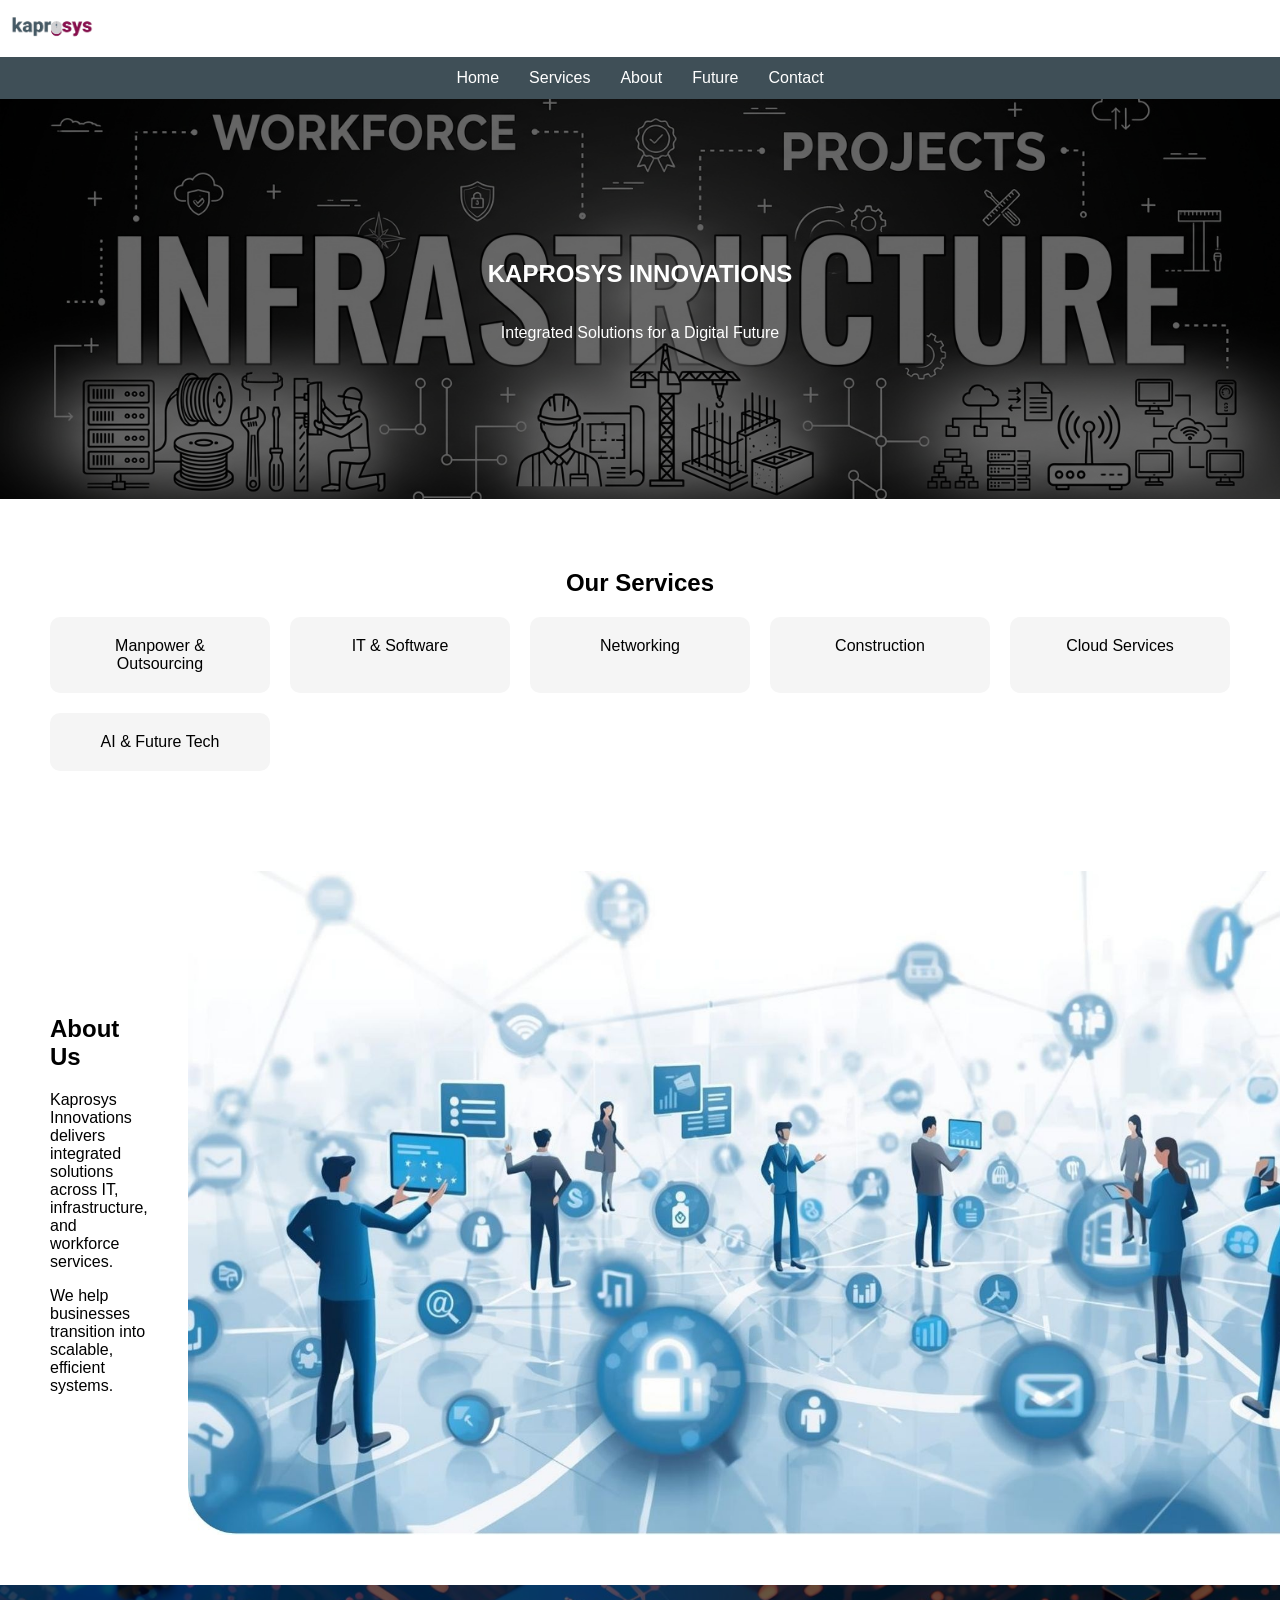
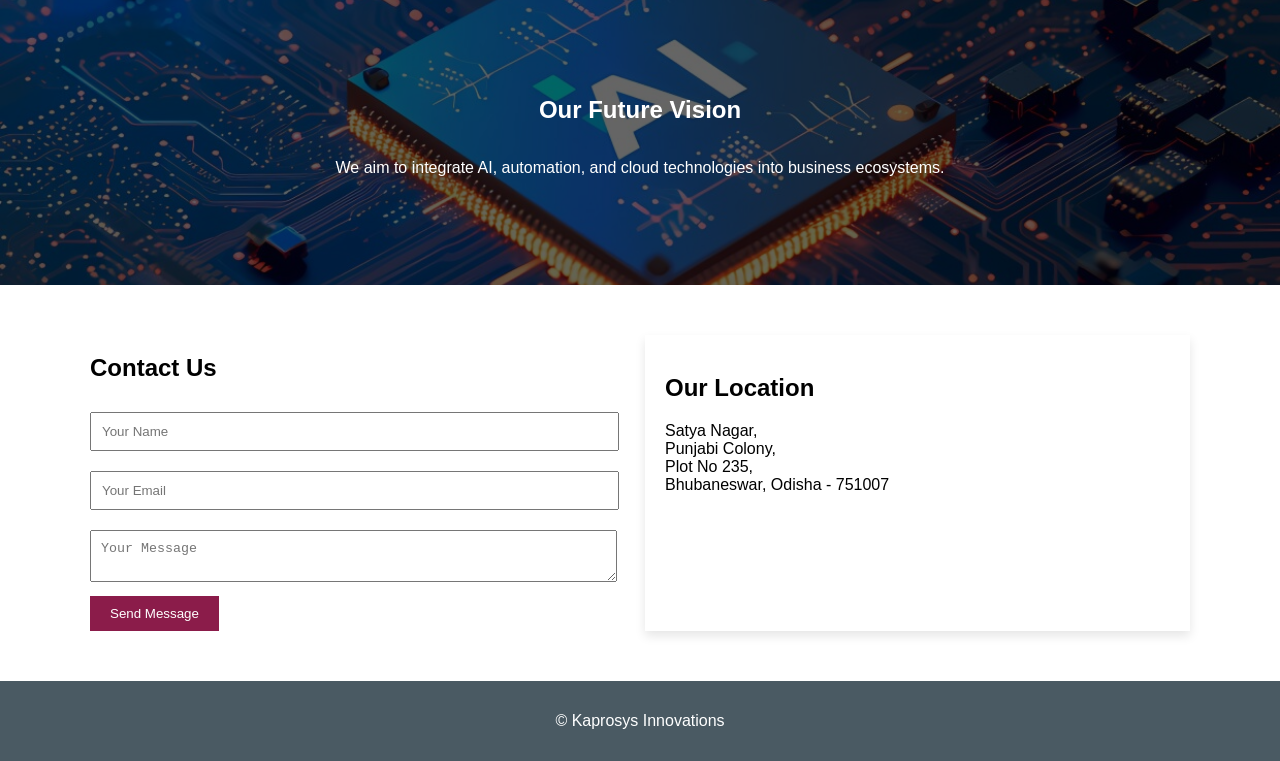
==== index.html @ 404749ad "Update index.html" ====
<!DOCTYPE html>
<html lang="en">
<head>
<meta charset="UTF-8">
<meta name="viewport" content="width=device-width, initial-scale=1.0">
<title>Kaprosys Innovations</title>
<link rel="stylesheet" href="style.css">
</head>

<body>

<div class="top-bar">
    <div class="logo-box">
        <img src="assets/images/logo.png" class="logo">
    </div>
    <h2>KAPROSYS INNOVATIONS</h2>
</div>

    <nav class="navbar">
        <a href="#">Home</a>
        <a href="#services">Services</a>
        <a href="#about">About</a>
        <a href="#future">Future</a>
        <a href="#contact">Contact</a>
    </nav>
</header>

<!-- HERO -->
<section class="hero">
    <div class="overlay">
        <h1>KAPROSYS INNOVATIONS</h1>
        <p>Integrated Solutions for a Digital Future</p>
    </div>
</section>

<!-- SERVICES -->
<section id="services" class="services">
    <h2>Our Services</h2>
    <div class="service-grid">
        <div class="service-box">Manpower & Outsourcing</div>
        <div class="service-box">IT & Software</div>
        <div class="service-box">Networking</div>
        <div class="service-box">Construction</div>
        <div class="service-box">Cloud Services</div>
        <div class="service-box">AI & Future Tech</div>
    </div>
</section>

<!-- ABOUT -->
<section id="about" class="about">
    <div class="about-text">
        <h2>About Us</h2>
        <p>Kaprosys Innovations delivers integrated solutions across IT, infrastructure, and workforce services.</p>
        <p>We help businesses transition into scalable, efficient systems.</p>
    </div>
    <img src="assets/images/about.jpg">
</section>

<!-- FUTURE -->
<section id="future" class="future">
    <div class="overlay">
        <h2>Our Future Vision</h2>
        <p>We aim to integrate AI, automation, and cloud technologies into business ecosystems.</p>
    </div>
</section>

<!-- CONTACT -->
<section id="contact" class="contact">
    <div class="contact-container">

        <div class="contact-form">
    <h2>Contact Us</h2>

    <form action="https://formsubmit.co/prpratik24@gmail.com" method="POST">

        <input type="text" name="name" placeholder="Your Name" required>

        <input type="email" name="email" placeholder="Your Email" required>

        <textarea name="message" placeholder="Your Message" required></textarea>

        <button type="submit">Send Message</button>

        <!-- Optional -->
        <input type="hidden" name="_subject" value="New Message from Kaprosys Website">
        <input type="hidden" name="_captcha" value="false">

    </form>
</div>

        <div class="contact-info">
            <h2>Our Location</h2>
            <p>Satya Nagar,<br>
            Punjabi Colony,<br>
            Plot No 235,<br>
            Bhubaneswar, Odisha - 751007</p>
        </div>

    </div>
</section>

<footer>
    <p>© Kaprosys Innovations</p>
</footer>

</body>
</html>
---- style.css ----
body {
    margin: 0;
    font-family: Arial;
}

/* HEADER FIX */
.main-header {
    background: #4A5A63;
    padding: 10px 30px;
}

/* LOGO + TEXT ALIGN */
.top-bar {
    display: flex;
    align-items: center;
    gap: 15px;
}

/* LOGO FIX */
.logo {
    height: 55px;
    width: auto;
    display: block;
    background: transparent;   /* IMPORTANT */
}

.logo-box {
    background: white;
    padding: 6px 10px;
    border-radius: 6px;
    display: inline-flex;
    align-items: center;
}

.logo {
    height: 45px;
    width: auto;
}

/* COMPANY NAME */
.top-bar h2 {
    margin: 0;
    color: white;
    font-size: 22px;
    font-weight: bold;
}

/* NAV */
.navbar {
    display: flex;
    justify-content: center;
    gap: 30px;
    background: #3f4f57;
    padding: 12px;
}

.navbar a {
    color: white;
    text-decoration: none;
}

/* HERO */
.hero {
    height: 400px;
    background: url('assets/images/bg1.jpg') center/cover;
    position: relative;
}

.hero .overlay {
    background: rgba(0,0,0,0.6);
    height: 100%;
    display: flex;
    flex-direction: column;
    justify-content: center;
    align-items: center;
    color: white;
}

/* SERVICES */
.services {
    padding: 50px;
    text-align: center;
}

.service-grid {
    display: grid;
    grid-template-columns: repeat(auto-fit, minmax(220px, 1fr));
    gap: 20px;
}

.service-box {
    background: #f5f5f5;
    padding: 20px;
    border-radius: 10px;
}

/* ABOUT */
.about {
    display: flex;
    align-items: center;
    gap: 40px;
    padding: 50px;
}

.about-text {
    flex: 1;
}

.about img {
    flex: 1;
    width: 100%;
    border-radius: 10px;
}

/* FUTURE */
.future {
    height: 300px;
    background: url('assets/images/future.jpg') center/cover;
    position: relative;
}

.future .overlay {
    background: rgba(0,0,0,0.6);
    height: 100%;
    display: flex;
    flex-direction: column;
    justify-content: center;
    align-items: center;
    color: white;
    text-align: center;
}

/* CONTACT */
.contact {
    padding: 50px;
}

.contact-container {
    display: flex;
    gap: 50px;
    max-width: 1100px;
    margin: auto;
}

.contact-form, .contact-info {
    flex: 1;
}

.contact-info {
    background: white;
    padding: 20px;
    box-shadow: 0 5px 10px rgba(0,0,0,0.1);
}

input, textarea {
    width: 100%;
    padding: 10px;
    margin: 10px 0;
}

button {
    padding: 10px 20px;
    background: #8b1c4a;
    color: white;
    border: none;
}

/* FOOTER */
footer {
    text-align: center;
    padding: 15px;
    background: #4A5A63;
    color: white;
}

/* MOBILE */
@media(max-width: 768px) {
    .about {
        flex-direction: column;
    }

    .contact-container {
        flex-direction: column;
    }
}
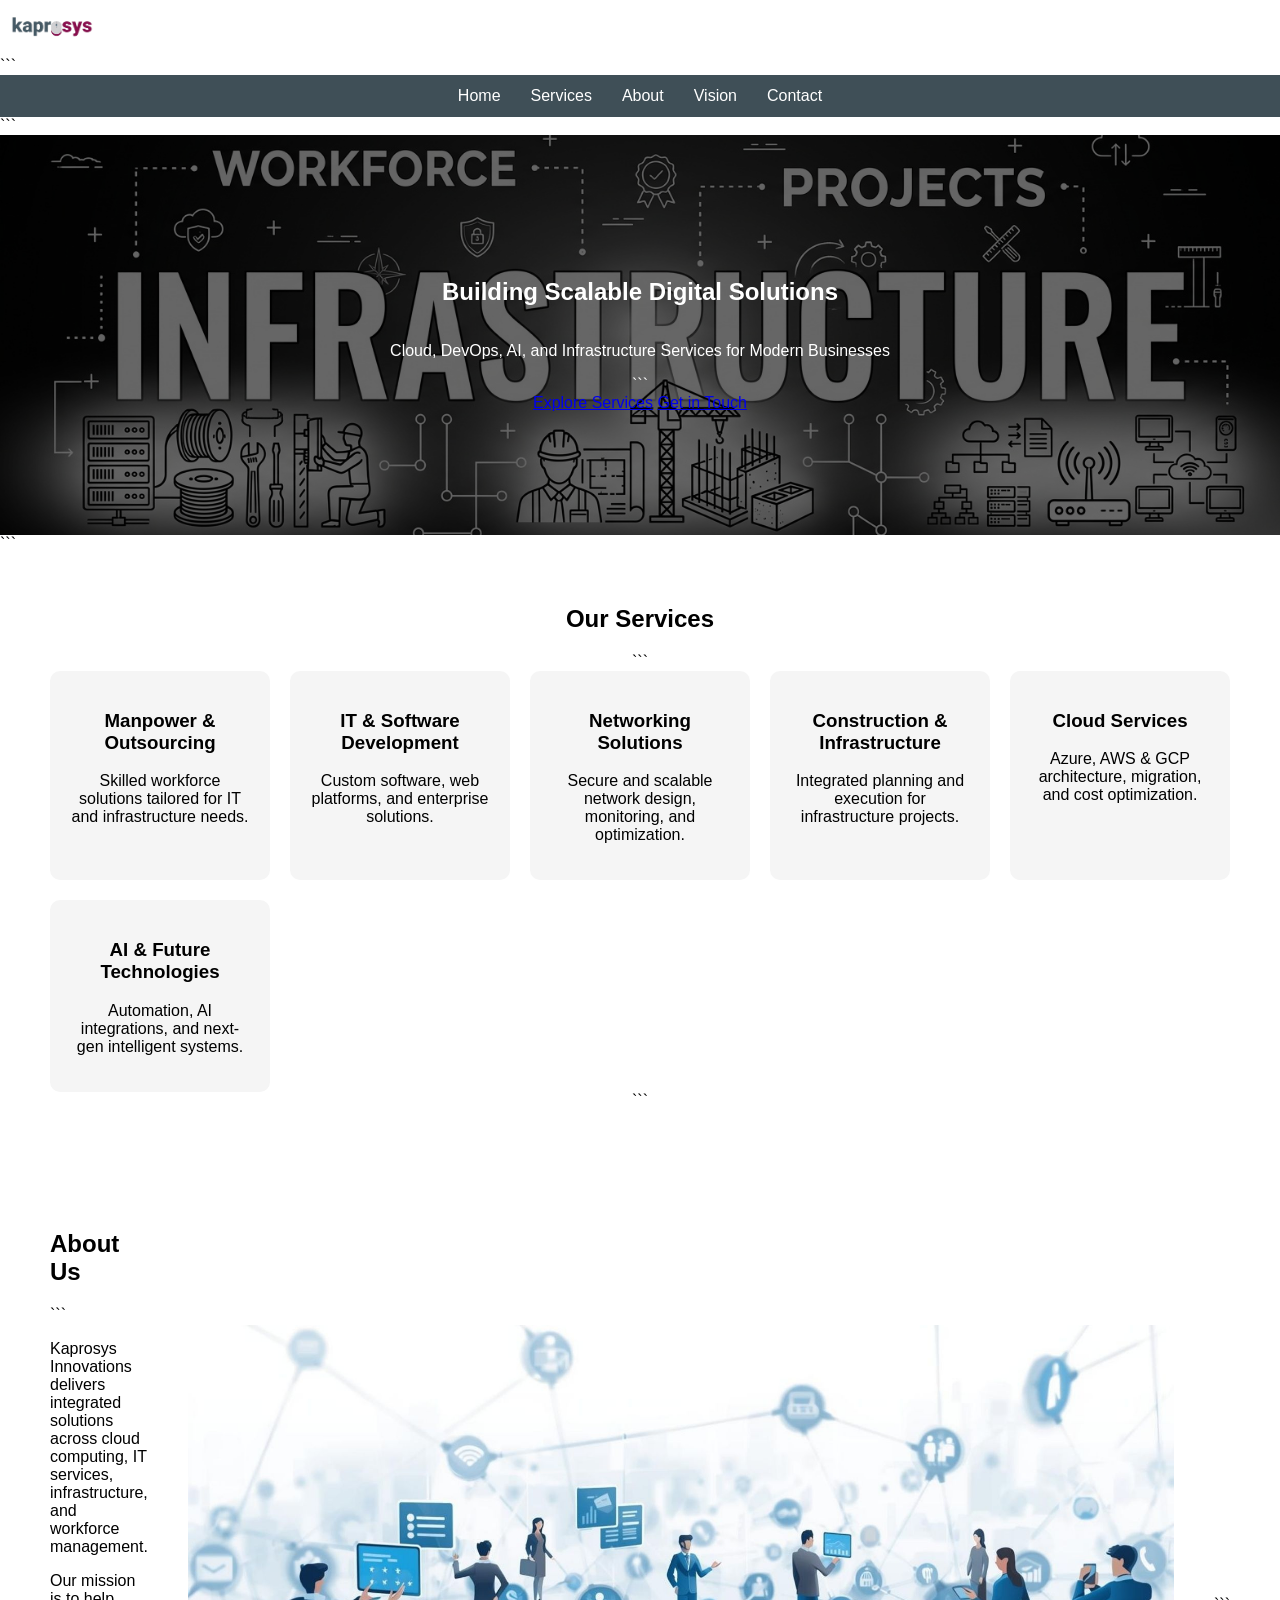
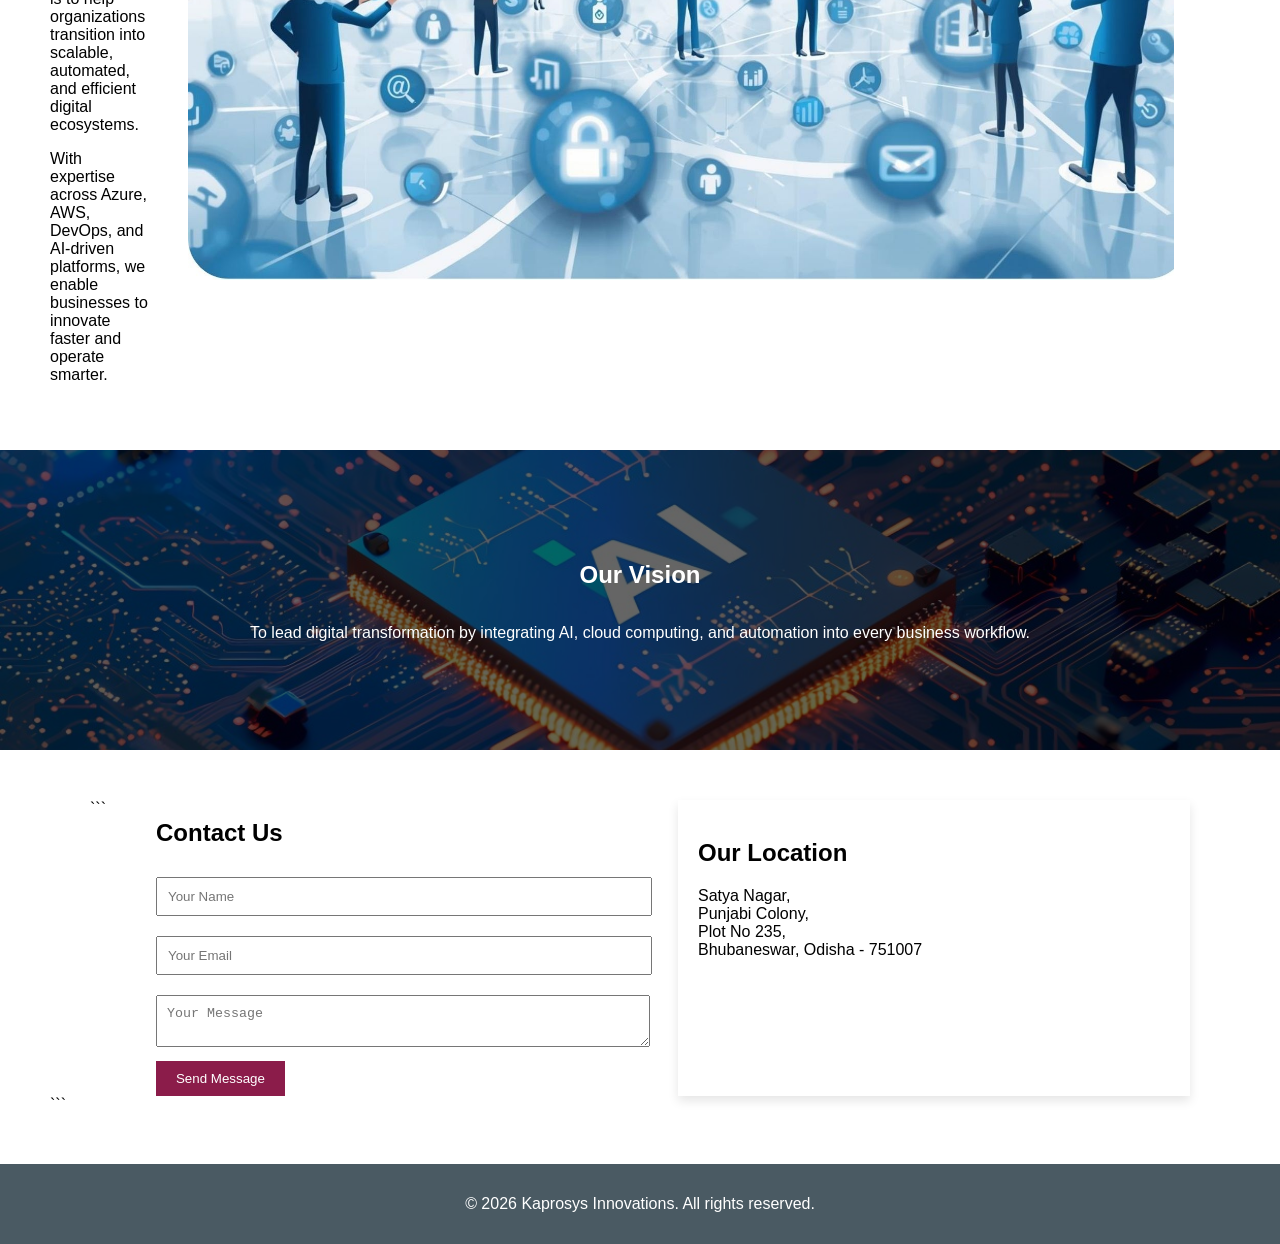
==== commit 6e61366a: "Update index.html" ====
--- a/index.html
+++ b/index.html
@@ -1,106 +1,190 @@
 <!DOCTYPE html>
+
 <html lang="en">
 <head>
 <meta charset="UTF-8">
 <meta name="viewport" content="width=device-width, initial-scale=1.0">
-<title>Kaprosys Innovations</title>
+<title>Kaprosys Innovations | Cloud, IT & AI Solutions</title>
+
 <link rel="stylesheet" href="style.css">
+
+<!-- Google Font -->
+
+<link href="https://fonts.googleapis.com/css2?family=Inter:wght@300;400;600;700&display=swap" rel="stylesheet">
 </head>
 
 <body>
 
-<div class="top-bar">
-    <div class="logo-box">
-        <img src="assets/images/logo.png" class="logo">
+<!-- HEADER -->
+
+<header>
+    <div class="top-bar">
+        <div class="logo-box">
+            <img src="assets/images/logo.png" class="logo" alt="Kaprosys Logo">
+        </div>
+        <h2>KAPROSYS INNOVATIONS</h2>
     </div>
-    <h2>KAPROSYS INNOVATIONS</h2>
-</div>
 
-    <nav class="navbar">
-        <a href="#">Home</a>
-        <a href="#services">Services</a>
-        <a href="#about">About</a>
-        <a href="#future">Future</a>
-        <a href="#contact">Contact</a>
-    </nav>
+```
+<nav class="navbar">
+    <a href="#">Home</a>
+    <a href="#services">Services</a>
+    <a href="#about">About</a>
+    <a href="#future">Vision</a>
+    <a href="#contact">Contact</a>
+</nav>
+```
+
 </header>
 
 <!-- HERO -->
+
 <section class="hero">
     <div class="overlay">
-        <h1>KAPROSYS INNOVATIONS</h1>
-        <p>Integrated Solutions for a Digital Future</p>
+        <h1>Building Scalable Digital Solutions</h1>
+        <p>Cloud, DevOps, AI, and Infrastructure Services for Modern Businesses</p>
+
+```
+    <div class="hero-buttons">
+        <a href="#services" class="btn primary">Explore Services</a>
+        <a href="#contact" class="btn secondary">Get in Touch</a>
     </div>
+</div>
+```
+
 </section>
 
 <!-- SERVICES -->
+
 <section id="services" class="services">
     <h2>Our Services</h2>
-    <div class="service-grid">
-        <div class="service-box">Manpower & Outsourcing</div>
-        <div class="service-box">IT & Software</div>
-        <div class="service-box">Networking</div>
-        <div class="service-box">Construction</div>
-        <div class="service-box">Cloud Services</div>
-        <div class="service-box">AI & Future Tech</div>
+
+```
+<div class="service-grid">
+
+    <div class="service-box">
+        <h3>Manpower & Outsourcing</h3>
+        <p>Skilled workforce solutions tailored for IT and infrastructure needs.</p>
     </div>
+
+    <div class="service-box">
+        <h3>IT & Software Development</h3>
+        <p>Custom software, web platforms, and enterprise solutions.</p>
+    </div>
+
+    <div class="service-box">
+        <h3>Networking Solutions</h3>
+        <p>Secure and scalable network design, monitoring, and optimization.</p>
+    </div>
+
+    <div class="service-box">
+        <h3>Construction & Infrastructure</h3>
+        <p>Integrated planning and execution for infrastructure projects.</p>
+    </div>
+
+    <div class="service-box">
+        <h3>Cloud Services</h3>
+        <p>Azure, AWS & GCP architecture, migration, and cost optimization.</p>
+    </div>
+
+    <div class="service-box">
+        <h3>AI & Future Technologies</h3>
+        <p>Automation, AI integrations, and next-gen intelligent systems.</p>
+    </div>
+
+</div>
+```
+
 </section>
 
 <!-- ABOUT -->
+
 <section id="about" class="about">
     <div class="about-text">
         <h2>About Us</h2>
-        <p>Kaprosys Innovations delivers integrated solutions across IT, infrastructure, and workforce services.</p>
-        <p>We help businesses transition into scalable, efficient systems.</p>
-    </div>
-    <img src="assets/images/about.jpg">
+
+```
+    <p>
+        Kaprosys Innovations delivers integrated solutions across cloud computing,
+        IT services, infrastructure, and workforce management.
+    </p>
+
+    <p>
+        Our mission is to help organizations transition into scalable,
+        automated, and efficient digital ecosystems.
+    </p>
+
+    <p>
+        With expertise across Azure, AWS, DevOps, and AI-driven platforms,
+        we enable businesses to innovate faster and operate smarter.
+    </p>
+</div>
+
+<div class="about-image">
+    <img src="assets/images/about.jpg" alt="About Kaprosys">
+</div>
+```
+
 </section>
 
 <!-- FUTURE -->
+
 <section id="future" class="future">
     <div class="overlay">
-        <h2>Our Future Vision</h2>
-        <p>We aim to integrate AI, automation, and cloud technologies into business ecosystems.</p>
+        <h2>Our Vision</h2>
+        <p>
+            To lead digital transformation by integrating AI, cloud computing,
+            and automation into every business workflow.
+        </p>
     </div>
 </section>
 
 <!-- CONTACT -->
+
 <section id="contact" class="contact">
     <div class="contact-container">
 
-        <div class="contact-form">
-    <h2>Contact Us</h2>
+```
+    <!-- FORM -->
+    <div class="contact-form">
+        <h2>Contact Us</h2>
 
-    <form action="https://formsubmit.co/prpratik24@gmail.com" method="POST">
+        <form action="https://formsubmit.co/prpratik24@gmail.com" method="POST">
 
-        <input type="text" name="name" placeholder="Your Name" required>
+            <input type="text" name="name" placeholder="Your Name" required>
 
-        <input type="email" name="email" placeholder="Your Email" required>
+            <input type="email" name="email" placeholder="Your Email" required>
 
-        <textarea name="message" placeholder="Your Message" required></textarea>
+            <textarea name="message" placeholder="Your Message" required></textarea>
 
-        <button type="submit">Send Message</button>
+            <button type="submit">Send Message</button>
 
-        <!-- Optional -->
-        <input type="hidden" name="_subject" value="New Message from Kaprosys Website">
-        <input type="hidden" name="_captcha" value="false">
+            <input type="hidden" name="_subject" value="New Message from Kaprosys Website">
+            <input type="hidden" name="_captcha" value="false">
 
-    </form>
-</div>
+        </form>
+    </div>
 
-        <div class="contact-info">
-            <h2>Our Location</h2>
-            <p>Satya Nagar,<br>
+    <!-- INFO -->
+    <div class="contact-info">
+        <h2>Our Location</h2>
+        <p>
+            Satya Nagar,<br>
             Punjabi Colony,<br>
             Plot No 235,<br>
-            Bhubaneswar, Odisha - 751007</p>
-        </div>
+            Bhubaneswar, Odisha - 751007
+        </p>
+    </div>
 
-    </div>
+</div>
+```
+
 </section>
 
+<!-- FOOTER -->
+
 <footer>
-    <p>© Kaprosys Innovations</p>
+    <p>© 2026 Kaprosys Innovations. All rights reserved.</p>
 </footer>
 
 </body>
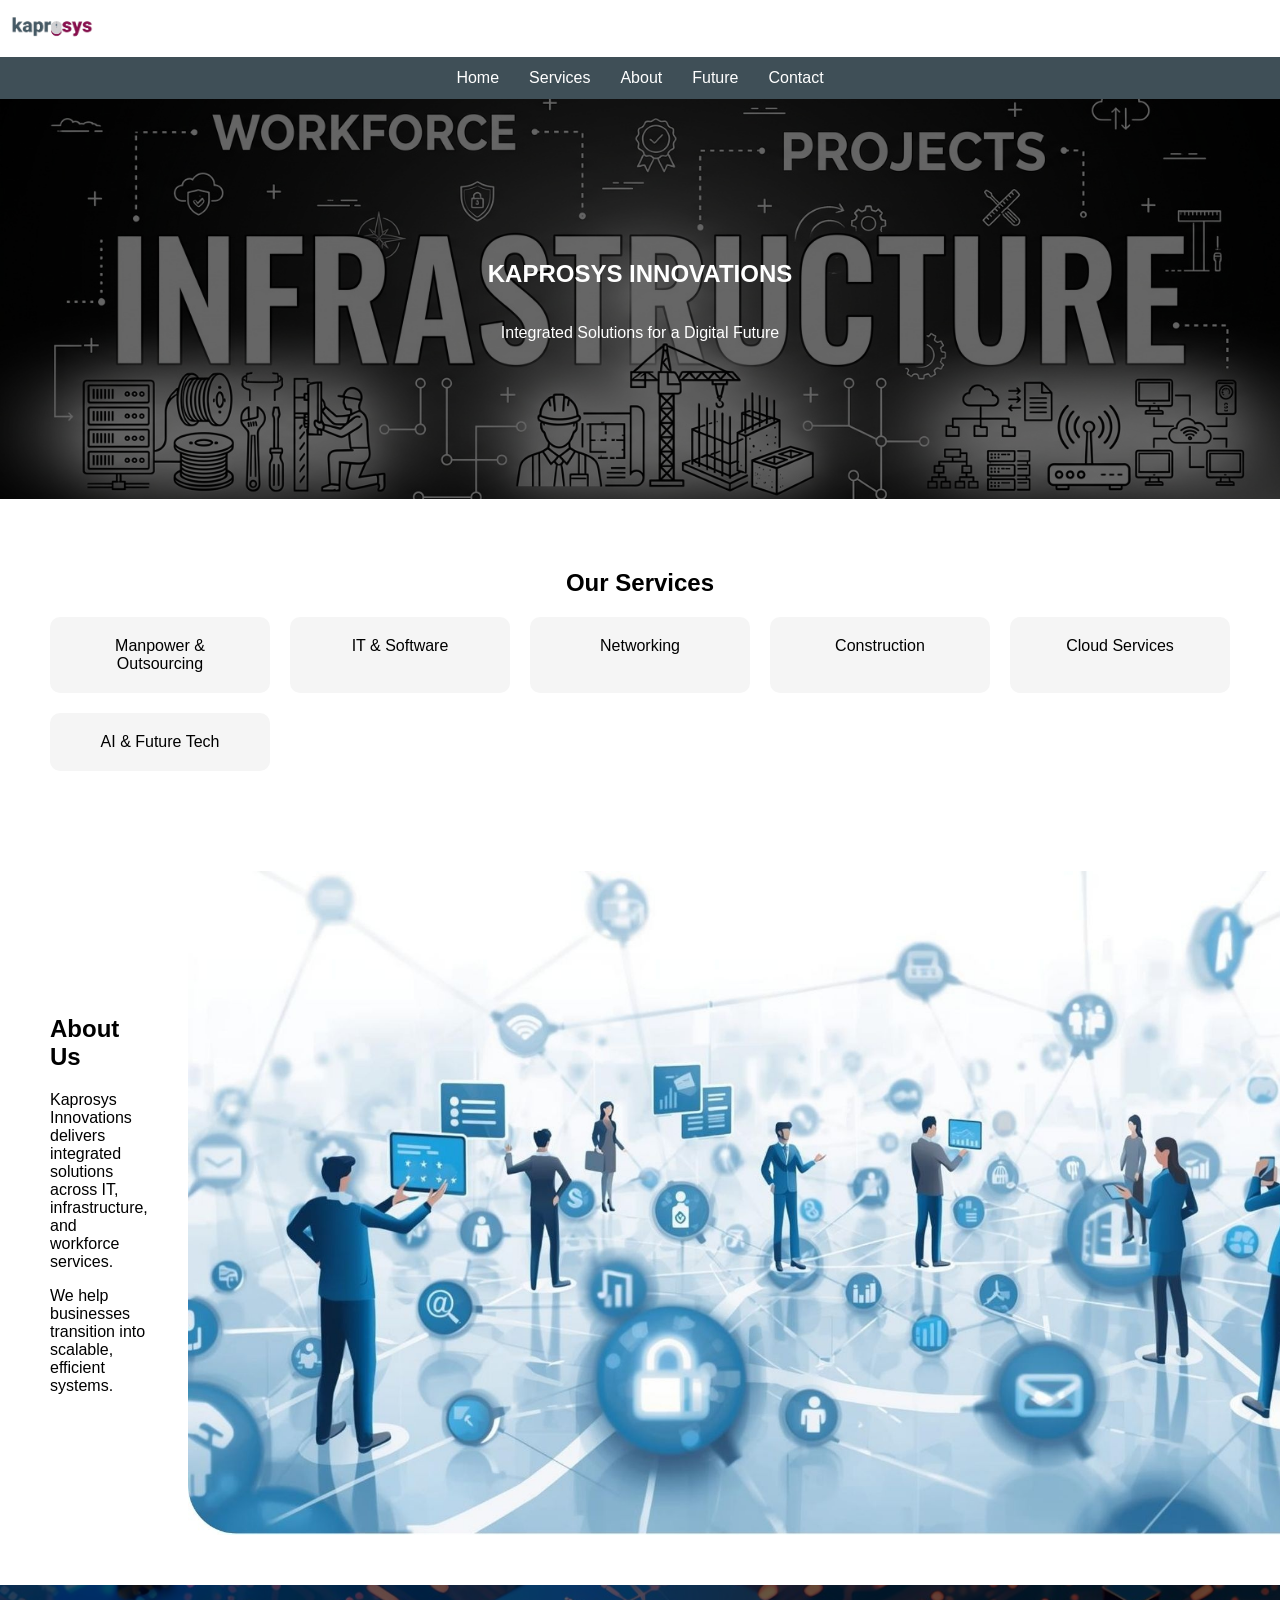
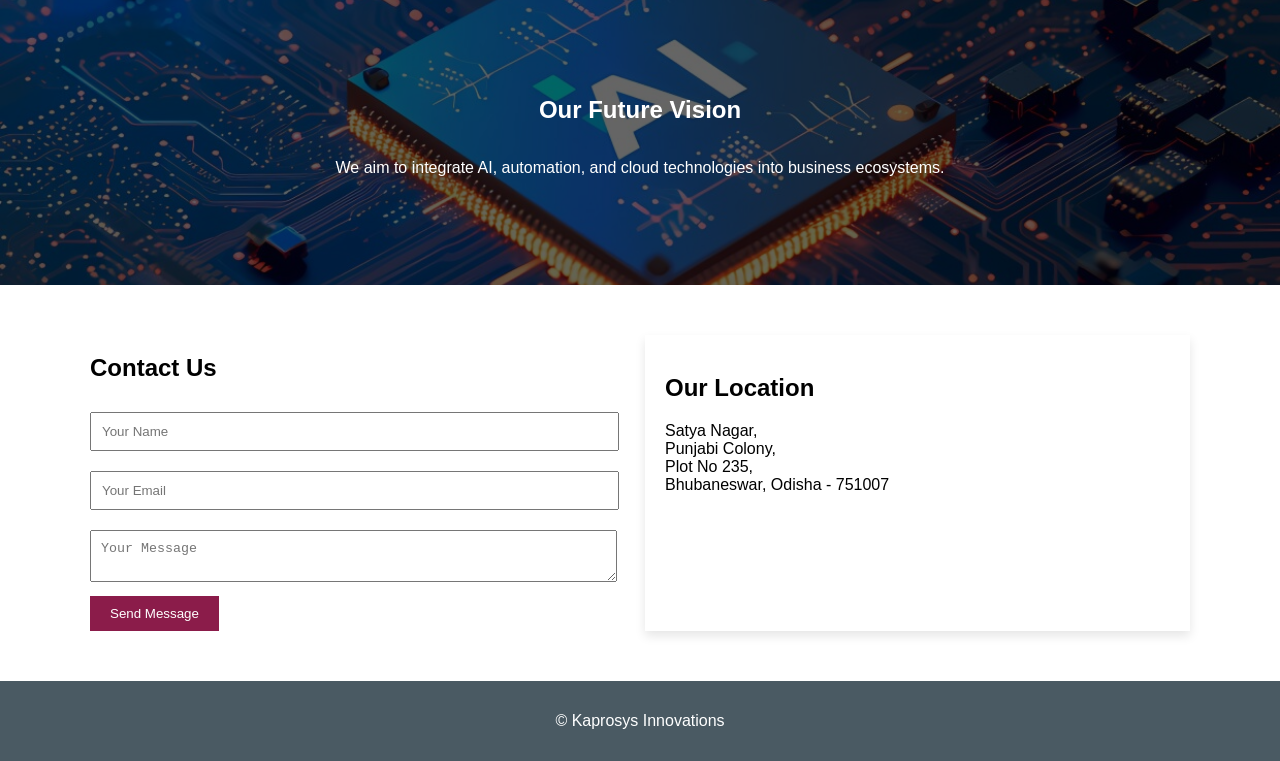
==== commit cff2d962: "Update index.html" ====
--- a/index.html
+++ b/index.html
@@ -1,190 +1,106 @@
 <!DOCTYPE html>
-
 <html lang="en">
 <head>
 <meta charset="UTF-8">
 <meta name="viewport" content="width=device-width, initial-scale=1.0">
-<title>Kaprosys Innovations | Cloud, IT & AI Solutions</title>
-
+<title>Kaprosys Innovations</title>
 <link rel="stylesheet" href="style.css">
-
-<!-- Google Font -->
-
-<link href="https://fonts.googleapis.com/css2?family=Inter:wght@300;400;600;700&display=swap" rel="stylesheet">
 </head>
 
 <body>
 
-<!-- HEADER -->
+<div class="top-bar">
+    <div class="logo-box">
+        <img src="assets/images/logo.png" class="logo">
+    </div>
+    <h2>KAPROSYS INNOVATIONS</h2>
+</div>
 
-<header>
-    <div class="top-bar">
-        <div class="logo-box">
-            <img src="assets/images/logo.png" class="logo" alt="Kaprosys Logo">
-        </div>
-        <h2>KAPROSYS INNOVATIONS</h2>
-    </div>
-
-```
-<nav class="navbar">
-    <a href="#">Home</a>
-    <a href="#services">Services</a>
-    <a href="#about">About</a>
-    <a href="#future">Vision</a>
-    <a href="#contact">Contact</a>
-</nav>
-```
-
+    <nav class="navbar">
+        <a href="#">Home</a>
+        <a href="#services">Services</a>
+        <a href="#about">About</a>
+        <a href="#future">Future</a>
+        <a href="#contact">Contact</a>
+    </nav>
 </header>
 
 <!-- HERO -->
-
 <section class="hero">
     <div class="overlay">
-        <h1>Building Scalable Digital Solutions</h1>
-        <p>Cloud, DevOps, AI, and Infrastructure Services for Modern Businesses</p>
-
-```
-    <div class="hero-buttons">
-        <a href="#services" class="btn primary">Explore Services</a>
-        <a href="#contact" class="btn secondary">Get in Touch</a>
+        <h1>KAPROSYS INNOVATIONS</h1>
+        <p>Integrated Solutions for a Digital Future</p>
     </div>
-</div>
-```
-
 </section>
 
 <!-- SERVICES -->
-
 <section id="services" class="services">
     <h2>Our Services</h2>
-
-```
-<div class="service-grid">
-
-    <div class="service-box">
-        <h3>Manpower & Outsourcing</h3>
-        <p>Skilled workforce solutions tailored for IT and infrastructure needs.</p>
+    <div class="service-grid">
+        <div class="service-box">Manpower & Outsourcing</div>
+        <div class="service-box">IT & Software</div>
+        <div class="service-box">Networking</div>
+        <div class="service-box">Construction</div>
+        <div class="service-box">Cloud Services</div>
+        <div class="service-box">AI & Future Tech</div>
     </div>
-
-    <div class="service-box">
-        <h3>IT & Software Development</h3>
-        <p>Custom software, web platforms, and enterprise solutions.</p>
-    </div>
-
-    <div class="service-box">
-        <h3>Networking Solutions</h3>
-        <p>Secure and scalable network design, monitoring, and optimization.</p>
-    </div>
-
-    <div class="service-box">
-        <h3>Construction & Infrastructure</h3>
-        <p>Integrated planning and execution for infrastructure projects.</p>
-    </div>
-
-    <div class="service-box">
-        <h3>Cloud Services</h3>
-        <p>Azure, AWS & GCP architecture, migration, and cost optimization.</p>
-    </div>
-
-    <div class="service-box">
-        <h3>AI & Future Technologies</h3>
-        <p>Automation, AI integrations, and next-gen intelligent systems.</p>
-    </div>
-
-</div>
-```
-
 </section>
 
 <!-- ABOUT -->
-
 <section id="about" class="about">
     <div class="about-text">
         <h2>About Us</h2>
-
-```
-    <p>
-        Kaprosys Innovations delivers integrated solutions across cloud computing,
-        IT services, infrastructure, and workforce management.
-    </p>
-
-    <p>
-        Our mission is to help organizations transition into scalable,
-        automated, and efficient digital ecosystems.
-    </p>
-
-    <p>
-        With expertise across Azure, AWS, DevOps, and AI-driven platforms,
-        we enable businesses to innovate faster and operate smarter.
-    </p>
-</div>
-
-<div class="about-image">
-    <img src="assets/images/about.jpg" alt="About Kaprosys">
-</div>
-```
-
+        <p>Kaprosys Innovations delivers integrated solutions across IT, infrastructure, and workforce services.</p>
+        <p>We help businesses transition into scalable, efficient systems.</p>
+    </div>
+    <img src="assets/images/about.jpg">
 </section>
 
 <!-- FUTURE -->
-
 <section id="future" class="future">
     <div class="overlay">
-        <h2>Our Vision</h2>
-        <p>
-            To lead digital transformation by integrating AI, cloud computing,
-            and automation into every business workflow.
-        </p>
+        <h2>Our Future Vision</h2>
+        <p>We aim to integrate AI, automation, and cloud technologies into business ecosystems.</p>
     </div>
 </section>
 
 <!-- CONTACT -->
-
 <section id="contact" class="contact">
     <div class="contact-container">
 
-```
-    <!-- FORM -->
-    <div class="contact-form">
-        <h2>Contact Us</h2>
+        <div class="contact-form">
+    <h2>Contact Us</h2>
 
-        <form action="https://formsubmit.co/prpratik24@gmail.com" method="POST">
+    <form action="https://formsubmit.co/prpratik24@gmail.com" method="POST">
 
-            <input type="text" name="name" placeholder="Your Name" required>
+        <input type="text" name="name" placeholder="Your Name" required>
 
-            <input type="email" name="email" placeholder="Your Email" required>
+        <input type="email" name="email" placeholder="Your Email" required>
 
-            <textarea name="message" placeholder="Your Message" required></textarea>
+        <textarea name="message" placeholder="Your Message" required></textarea>
 
-            <button type="submit">Send Message</button>
+        <button type="submit">Send Message</button>
 
-            <input type="hidden" name="_subject" value="New Message from Kaprosys Website">
-            <input type="hidden" name="_captcha" value="false">
+        <!-- Optional -->
+        <input type="hidden" name="_subject" value="New Message from Kaprosys Website">
+        <input type="hidden" name="_captcha" value="false">
 
-        </form>
-    </div>
+    </form>
+</div>
 
-    <!-- INFO -->
-    <div class="contact-info">
-        <h2>Our Location</h2>
-        <p>
-            Satya Nagar,<br>
+        <div class="contact-info">
+            <h2>Our Location</h2>
+            <p>Satya Nagar,<br>
             Punjabi Colony,<br>
             Plot No 235,<br>
-            Bhubaneswar, Odisha - 751007
-        </p>
+            Bhubaneswar, Odisha - 751007</p>
+        </div>
+
     </div>
-
-</div>
-```
-
 </section>
 
-<!-- FOOTER -->
-
 <footer>
-    <p>© 2026 Kaprosys Innovations. All rights reserved.</p>
+    <p>© Kaprosys Innovations</p>
 </footer>
 
 </body>
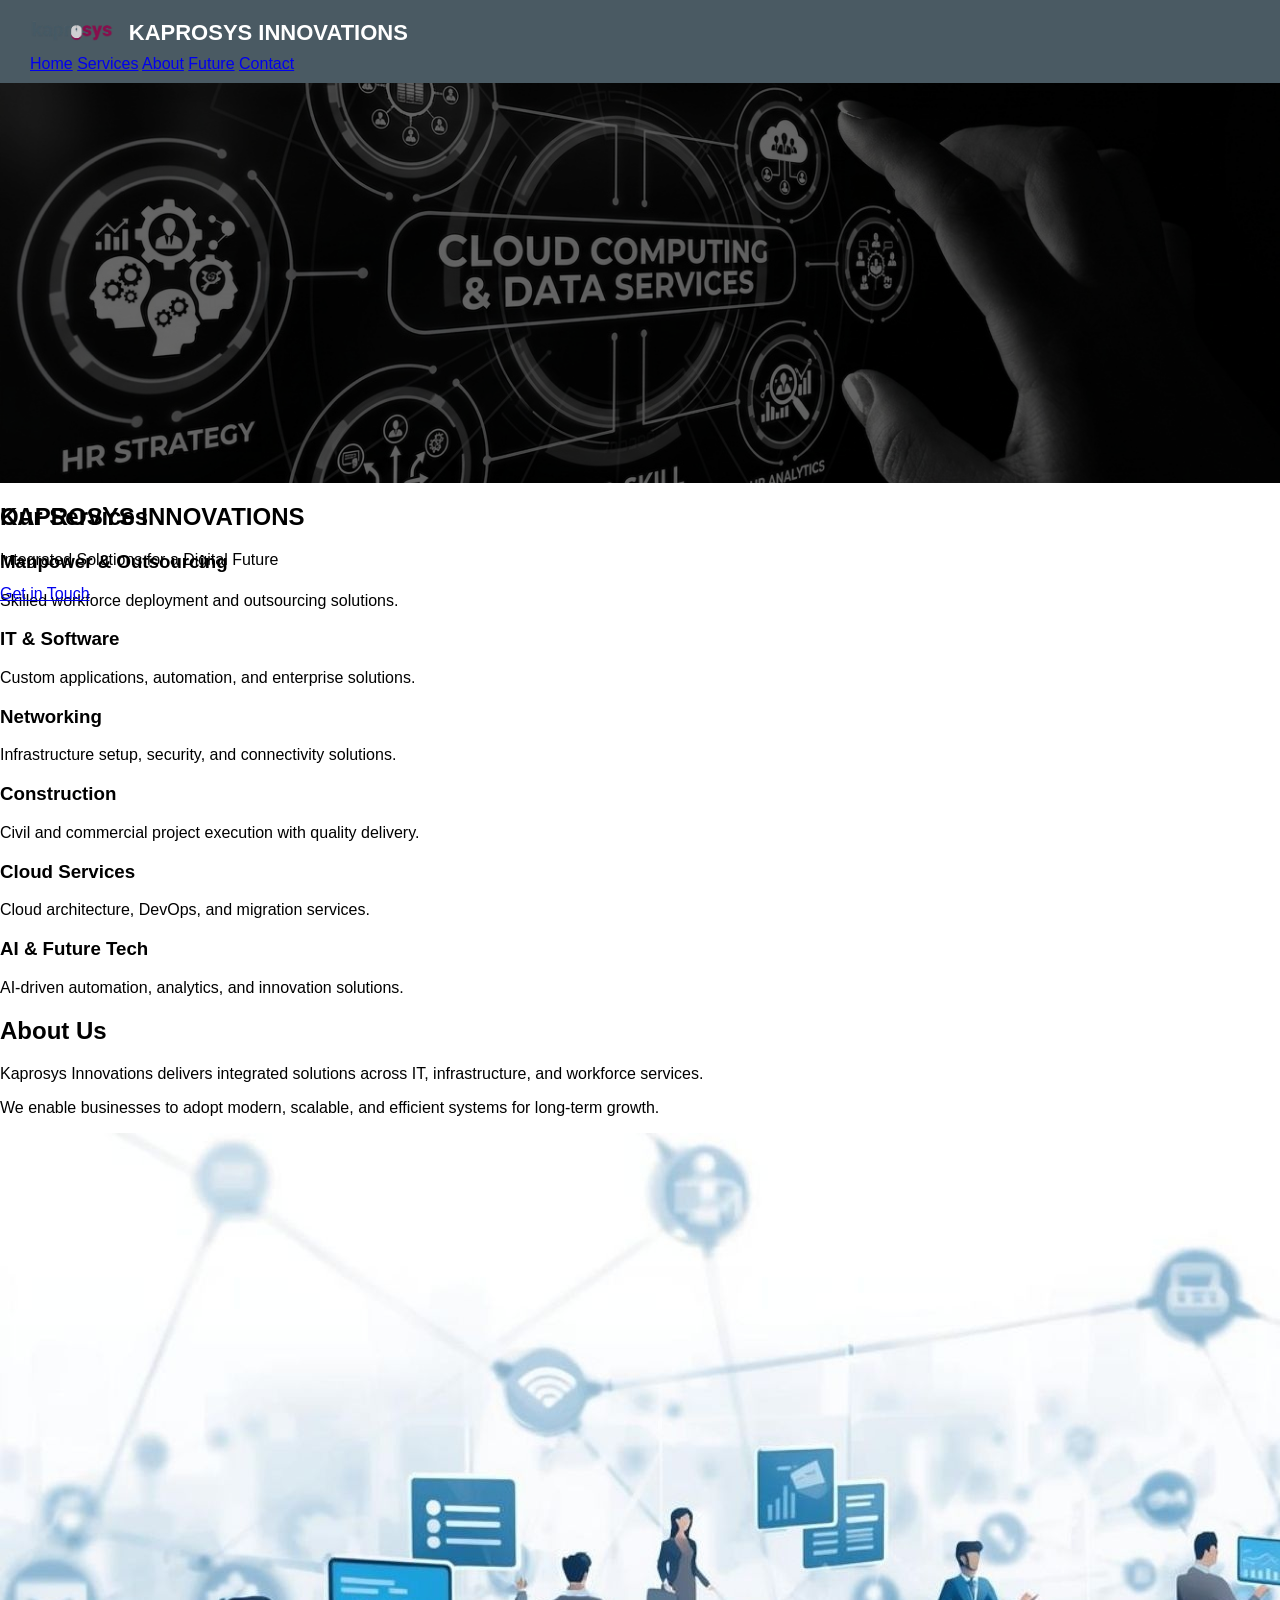
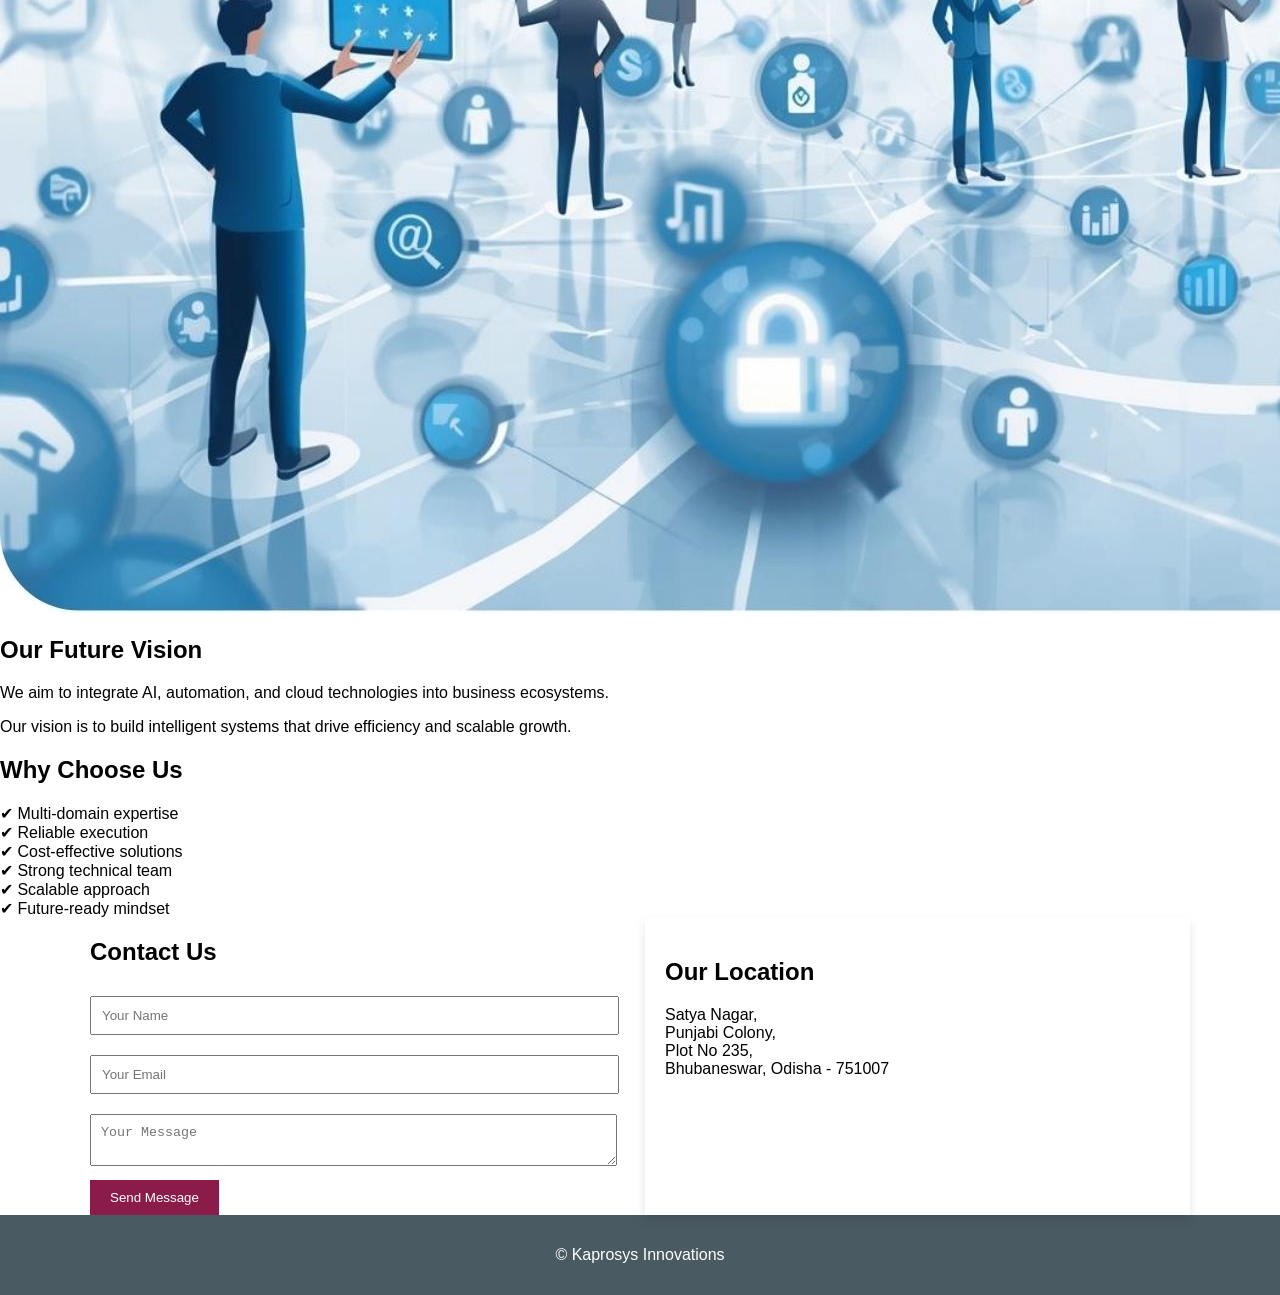
==== commit 602c20e0: "Update index.html" ====
--- a/index.html
+++ b/index.html
@@ -9,15 +9,14 @@
 
 <body>
 
-<div class="top-bar">
-    <div class="logo-box">
+<header class="main-header">
+    <div class="top-bar">
         <img src="assets/images/logo.png" class="logo">
+        <h2>KAPROSYS INNOVATIONS</h2>
     </div>
-    <h2>KAPROSYS INNOVATIONS</h2>
-</div>
 
-    <nav class="navbar">
-        <a href="#">Home</a>
+    <nav class="nav-bar">
+        <a href="#home">Home</a>
         <a href="#services">Services</a>
         <a href="#about">About</a>
         <a href="#future">Future</a>
@@ -26,74 +25,125 @@
 </header>
 
 <!-- HERO -->
-<section class="hero">
-    <div class="overlay">
+<section id="home" class="hero">
+    <div class="overlay"></div>
+
+    <div class="hero-box">
         <h1>KAPROSYS INNOVATIONS</h1>
-        <p>Integrated Solutions for a Digital Future</p>
+        <p class="tagline">Integrated Solutions for a Digital Future</p>
+        <a href="#contact" class="cta-btn">Get in Touch</a>
     </div>
 </section>
 
 <!-- SERVICES -->
-<section id="services" class="services">
+<section id="services" class="section">
     <h2>Our Services</h2>
-    <div class="service-grid">
-        <div class="service-box">Manpower & Outsourcing</div>
-        <div class="service-box">IT & Software</div>
-        <div class="service-box">Networking</div>
-        <div class="service-box">Construction</div>
-        <div class="service-box">Cloud Services</div>
-        <div class="service-box">AI & Future Tech</div>
+
+    <div class="services-grid">
+
+        <div class="service-card">
+            <h3>Manpower & Outsourcing</h3>
+            <p>Skilled workforce deployment and outsourcing solutions.</p>
+        </div>
+
+        <div class="service-card">
+            <h3>IT & Software</h3>
+            <p>Custom applications, automation, and enterprise solutions.</p>
+        </div>
+
+        <div class="service-card">
+            <h3>Networking</h3>
+            <p>Infrastructure setup, security, and connectivity solutions.</p>
+        </div>
+
+        <div class="service-card">
+            <h3>Construction</h3>
+            <p>Civil and commercial project execution with quality delivery.</p>
+        </div>
+
+        <div class="service-card">
+            <h3>Cloud Services</h3>
+            <p>Cloud architecture, DevOps, and migration services.</p>
+        </div>
+
+        <div class="service-card highlight">
+            <h3>AI & Future Tech</h3>
+            <p>AI-driven automation, analytics, and innovation solutions.</p>
+        </div>
+
     </div>
 </section>
 
 <!-- ABOUT -->
-<section id="about" class="about">
-    <div class="about-text">
+<section id="about" class="about-section">
+    <div class="about-content">
         <h2>About Us</h2>
-        <p>Kaprosys Innovations delivers integrated solutions across IT, infrastructure, and workforce services.</p>
-        <p>We help businesses transition into scalable, efficient systems.</p>
+        <p>
+            Kaprosys Innovations delivers integrated solutions across IT, infrastructure, and workforce services.
+        </p>
+        <p>
+            We enable businesses to adopt modern, scalable, and efficient systems for long-term growth.
+        </p>
     </div>
-    <img src="assets/images/about.jpg">
+
+    <div class="about-image">
+        <img src="assets/images/about.jpg">
+    </div>
 </section>
 
 <!-- FUTURE -->
-<section id="future" class="future">
-    <div class="overlay">
+<section id="future" class="future-section">
+    <div class="future-overlay"></div>
+
+    <div class="future-content">
         <h2>Our Future Vision</h2>
-        <p>We aim to integrate AI, automation, and cloud technologies into business ecosystems.</p>
+        <p>
+            We aim to integrate AI, automation, and cloud technologies into business ecosystems.
+        </p>
+        <p>
+            Our vision is to build intelligent systems that drive efficiency and scalable growth.
+        </p>
+    </div>
+</section>
+
+<!-- WHY -->
+<section class="section">
+    <h2>Why Choose Us</h2>
+
+    <div class="why-grid">
+        <div class="why-card">✔ Multi-domain expertise</div>
+        <div class="why-card">✔ Reliable execution</div>
+        <div class="why-card">✔ Cost-effective solutions</div>
+        <div class="why-card">✔ Strong technical team</div>
+        <div class="why-card">✔ Scalable approach</div>
+        <div class="why-card">✔ Future-ready mindset</div>
     </div>
 </section>
 
 <!-- CONTACT -->
-<section id="contact" class="contact">
+<section id="contact" class="section contact-section">
     <div class="contact-container">
 
         <div class="contact-form">
-    <h2>Contact Us</h2>
+            <h2>Contact Us</h2>
 
-    <form action="https://formsubmit.co/prpratik24@gmail.com" method="POST">
+            <form action="https://formsubmit.co/prpratik@gmail.com" method="POST">
+                <input type="text" name="name" placeholder="Your Name" required>
+                <input type="email" name="email" placeholder="Your Email" required>
+                <textarea name="message" placeholder="Your Message" required></textarea>
+                <button type="submit" class="cta-btn">Send Message</button>
+            </form>
 
-        <input type="text" name="name" placeholder="Your Name" required>
-
-        <input type="email" name="email" placeholder="Your Email" required>
-
-        <textarea name="message" placeholder="Your Message" required></textarea>
-
-        <button type="submit">Send Message</button>
-
-        <!-- Optional -->
-        <input type="hidden" name="_subject" value="New Message from Kaprosys Website">
-        <input type="hidden" name="_captcha" value="false">
-
-    </form>
-</div>
+        </div>
 
         <div class="contact-info">
             <h2>Our Location</h2>
-            <p>Satya Nagar,<br>
-            Punjabi Colony,<br>
-            Plot No 235,<br>
-            Bhubaneswar, Odisha - 751007</p>
+            <p>
+                Satya Nagar,<br>
+                Punjabi Colony,<br>
+                Plot No 235,<br>
+                Bhubaneswar, Odisha - 751007
+            </p>
         </div>
 
     </div>
@@ -103,5 +153,7 @@
     <p>© Kaprosys Innovations</p>
 </footer>
 
+<script src="script.js"></script>
+
 </body>
 </html>
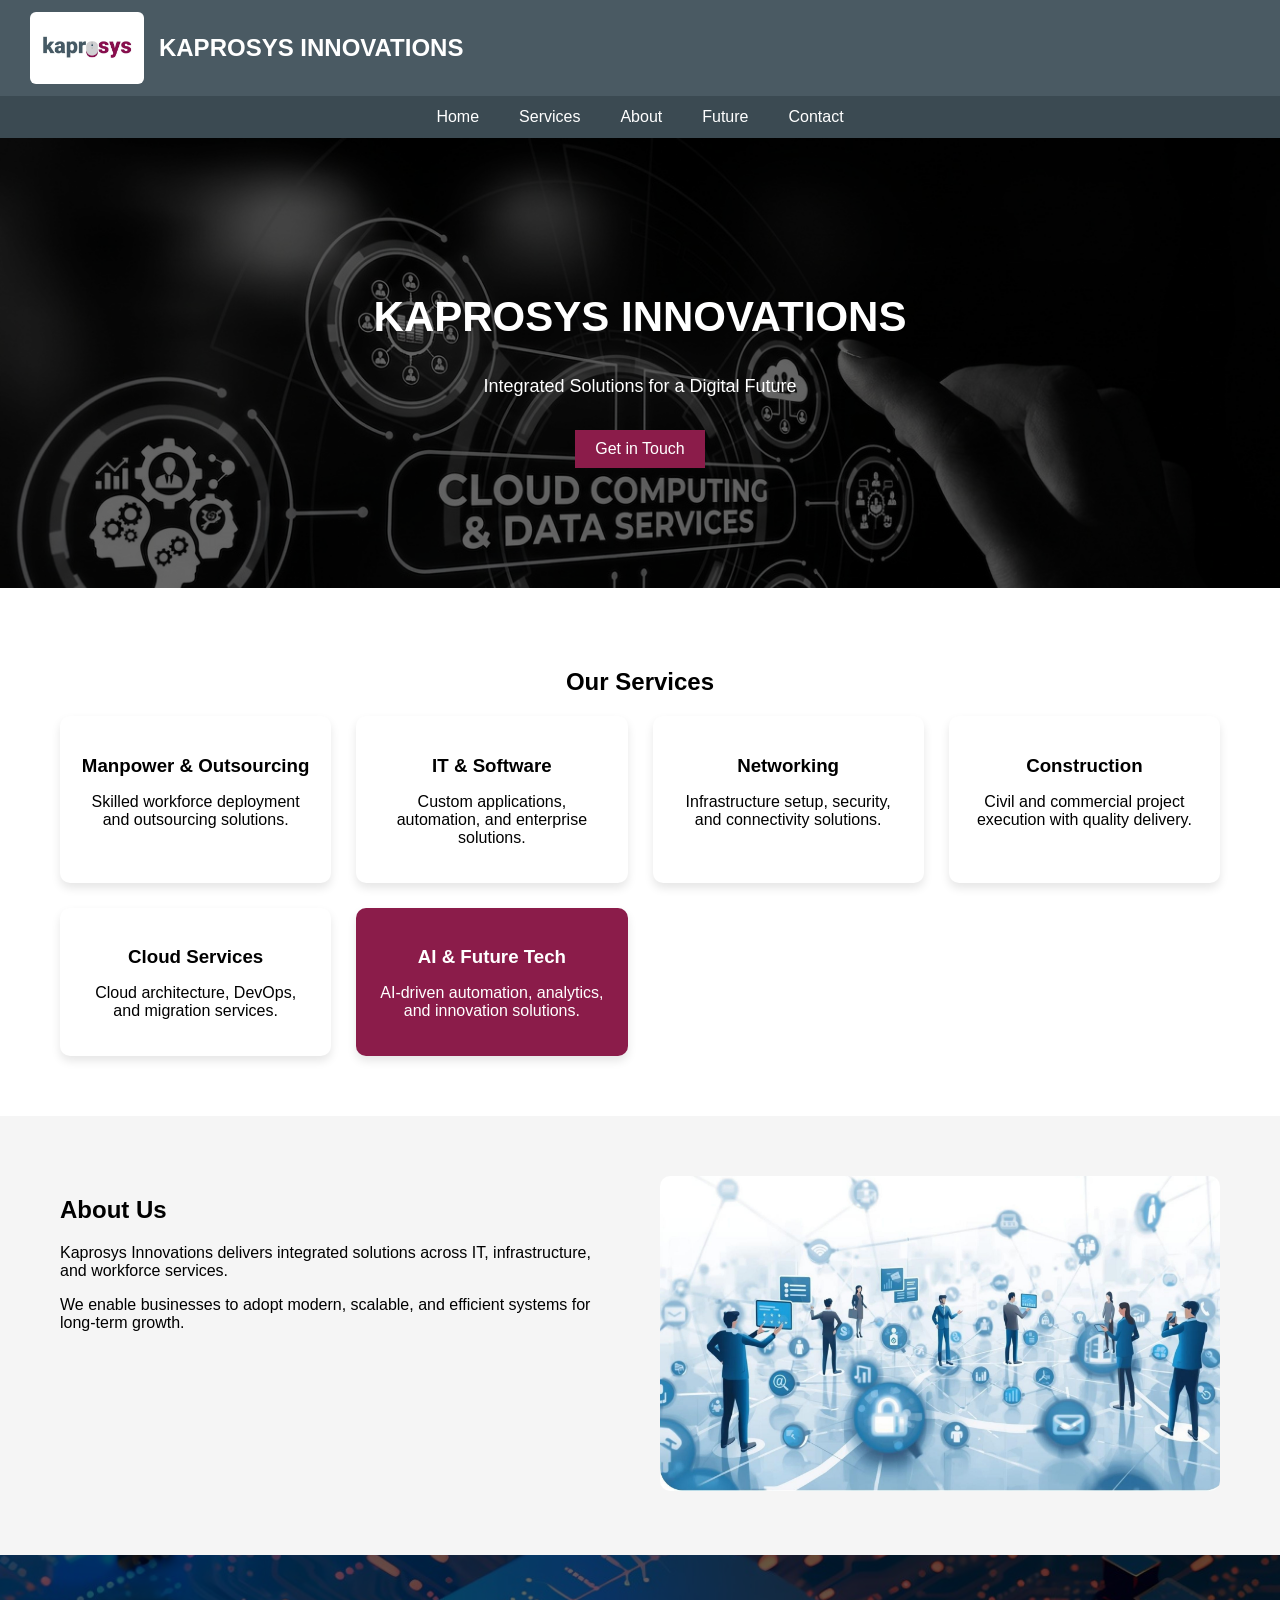
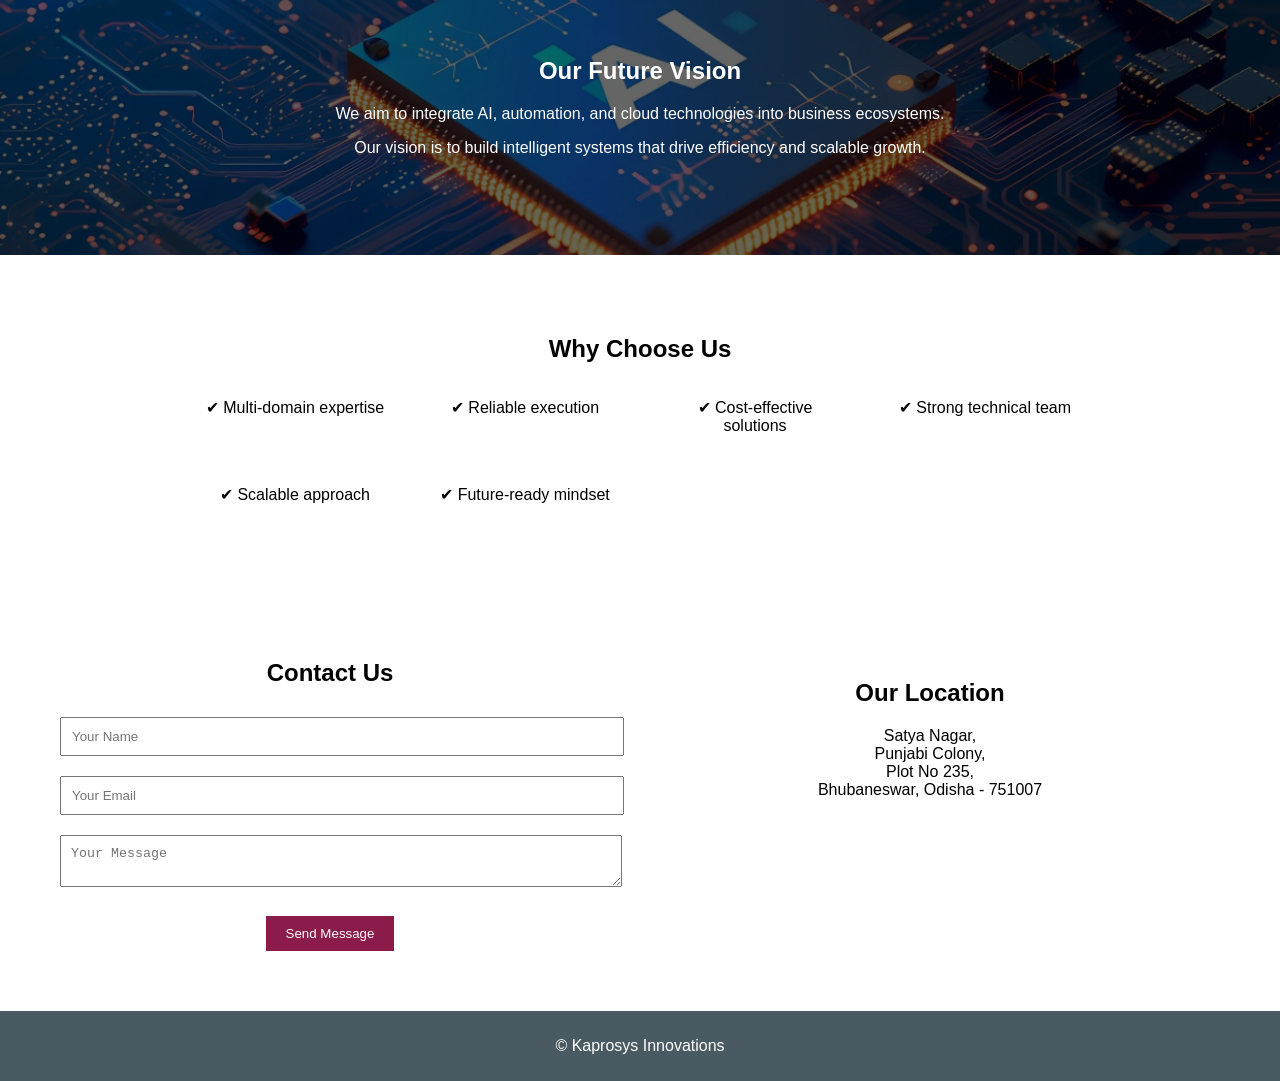
==== commit 07e09f06: "Update index.html" ====
--- a/index.html
+++ b/index.html
@@ -127,7 +127,7 @@
         <div class="contact-form">
             <h2>Contact Us</h2>
 
-            <form action="https://formsubmit.co/prpratik@gmail.com" method="POST">
+            <form action="https://formsubmit.co/prpratik24@gmail.com" method="POST">
                 <input type="text" name="name" placeholder="Your Name" required>
                 <input type="email" name="email" placeholder="Your Email" required>
                 <textarea name="message" placeholder="Your Message" required></textarea>
--- a/style.css
+++ b/style.css
@@ -1,185 +1,223 @@
 body {
     margin: 0;
-    font-family: Arial;
-}
-
-/* HEADER FIX */
+    font-family: 'Segoe UI', sans-serif;
+}
+
+/* HEADER */
 .main-header {
     background: #4A5A63;
+    color: white;
+}
+
+.top-bar {
+    display: flex;
+    align-items: center;
+    gap: 20px;
     padding: 10px 30px;
 }
 
-/* LOGO + TEXT ALIGN */
-.top-bar {
-    display: flex;
-    align-items: center;
-    gap: 15px;
-}
-
-/* LOGO FIX */
 .logo {
-    height: 55px;
+    height: 60px;
     width: auto;
-    display: block;
-    background: transparent;   /* IMPORTANT */
-}
-
-.logo-box {
+    max-width: 180px;
+    object-fit: contain;
     background: white;
     padding: 6px 10px;
     border-radius: 6px;
-    display: inline-flex;
-    align-items: center;
-}
-
-.logo {
-    height: 45px;
-    width: auto;
-}
-
-/* COMPANY NAME */
-.top-bar h2 {
-    margin: 0;
-    color: white;
-    font-size: 22px;
-    font-weight: bold;
+    display: block;
+}
+
+.top-bar {
+    display: flex;
+    align-items: center;
+    padding: 12px 30px;
+    gap: 15px;
 }
 
 /* NAV */
-.navbar {
+.nav-bar {
     display: flex;
     justify-content: center;
-    gap: 30px;
-    background: #3f4f57;
+    gap: 40px;
+    background: #3b4a52;
     padding: 12px;
 }
 
-.navbar a {
+.nav-bar a {
     color: white;
     text-decoration: none;
+    font-size: 16px;
+}
+
+.nav-bar a:hover {
+    color: #d94b7b;
 }
 
 /* HERO */
 .hero {
-    height: 400px;
-    background: url('assets/images/bg1.jpg') center/cover;
+    height: 450px;
+    background-size: cover;
+    display: flex;
+    justify-content: center;
+    align-items: center;
     position: relative;
 }
 
-.hero .overlay {
+.overlay {
+    position: absolute;
+    width: 100%;
+    height: 100%;
     background: rgba(0,0,0,0.6);
+}
+
+.hero-box {
+    color: white;
+    text-align: center;
+    z-index: 2;
+}
+
+.hero h1 {
+    font-size: 42px;
+}
+
+.tagline {
+    font-size: 18px;
+}
+
+.cta-btn {
+    background: #8B1C4A;
+    color: white;
+    padding: 10px 20px;
+    text-decoration: none;
+    display: inline-block;
+    margin-top: 15px;
+}
+
+/* SERVICES */
+.services-grid {
+    display: grid;
+    grid-template-columns: repeat(auto-fit, minmax(250px, 1fr));
+    gap: 25px;
+}
+
+.service-card {
+    padding: 20px;
+    background: white;
+    border-radius: 10px;
+    box-shadow: 0 5px 10px rgba(0,0,0,0.1);
+}
+
+.service-card h3 {
+    margin-bottom: 10px;
+}
+
+.service-card.highlight {
+    background: #8B1C4A;
+    color: white;
+}
+
+/* ABOUT */
+.about-section {
+    display: flex;
+    flex-wrap: wrap;
+    padding: 60px;
+    gap: 40px;
+    background: #f5f5f5;
+}
+
+.about-content {
+    flex: 1;
+    min-width: 300px;
+}
+
+.about-image {
+    flex: 1;
+}
+
+.about-image img {
+    width: 100%;
+    border-radius: 10px;
+}
+
+/* FUTURE */
+.future-section {
+    height: 300px;
+    background: url("assets/images/future.jpg") center/cover;
+    position: relative;
+    display: flex;
+    align-items: center;
+    justify-content: center;
+}
+
+.future-overlay {
+    position: absolute;
+    width: 100%;
     height: 100%;
-    display: flex;
-    flex-direction: column;
-    justify-content: center;
-    align-items: center;
-    color: white;
-}
-
-/* SERVICES */
-.services {
-    padding: 50px;
-    text-align: center;
-}
-
-.service-grid {
+    background: rgba(0,0,0,0.6);
+}
+
+.future-content {
+    color: white;
+    text-align: center;
+    z-index: 2;
+}
+
+/* WHY */
+.why-grid {
     display: grid;
-    grid-template-columns: repeat(auto-fit, minmax(220px, 1fr));
+    grid-template-columns: repeat(auto-fit, minmax(200px, 1fr));
     gap: 20px;
-}
-
-.service-box {
-    background: #f5f5f5;
+    max-width: 900px;
+    margin: auto;
+}
+
+.why-card {
+    background: white;
+    padding: 15px;
+    border-radius: 8px;
+}
+
+/* CONTACT */
+.contact-container {
+    display: flex;
+    flex-wrap: wrap;
+    gap: 40px;
+}
+
+.contact-form {
+    flex: 1;
+}
+
+.contact-info {
+    flex: 1;
+    background: white;
     padding: 20px;
-    border-radius: 10px;
-}
-
-/* ABOUT */
-.about {
-    display: flex;
-    align-items: center;
-    gap: 40px;
-    padding: 50px;
-}
-
-.about-text {
-    flex: 1;
-}
-
-.about img {
-    flex: 1;
-    width: 100%;
-    border-radius: 10px;
-}
-
-/* FUTURE */
-.future {
-    height: 300px;
-    background: url('assets/images/future.jpg') center/cover;
-    position: relative;
-}
-
-.future .overlay {
-    background: rgba(0,0,0,0.6);
-    height: 100%;
-    display: flex;
-    flex-direction: column;
-    justify-content: center;
-    align-items: center;
-    color: white;
-    text-align: center;
-}
-
-/* CONTACT */
-.contact {
-    padding: 50px;
-}
-
-.contact-container {
-    display: flex;
-    gap: 50px;
-    max-width: 1100px;
-    margin: auto;
-}
-
-.contact-form, .contact-info {
-    flex: 1;
-}
-
-.contact-info {
-    background: white;
-    padding: 20px;
-    box-shadow: 0 5px 10px rgba(0,0,0,0.1);
-}
-
+    border-radius: 8px;
+}
+
+/* FORM */
 input, textarea {
     width: 100%;
+    margin: 10px 0;
     padding: 10px;
-    margin: 10px 0;
 }
 
 button {
-    padding: 10px 20px;
-    background: #8b1c4a;
+    background: #8B1C4A;
     color: white;
     border: none;
-}
-
-/* FOOTER */
+    padding: 10px;
+}
+
+/* GENERAL */
+.section {
+    padding: 60px;
+    text-align: center;
+}
+
 footer {
-    text-align: center;
-    padding: 15px;
     background: #4A5A63;
     color: white;
-}
-
-/* MOBILE */
-@media(max-width: 768px) {
-    .about {
-        flex-direction: column;
-    }
-
-    .contact-container {
-        flex-direction: column;
-    }
-}
+    padding: 10px;
+    text-align: center;
+}
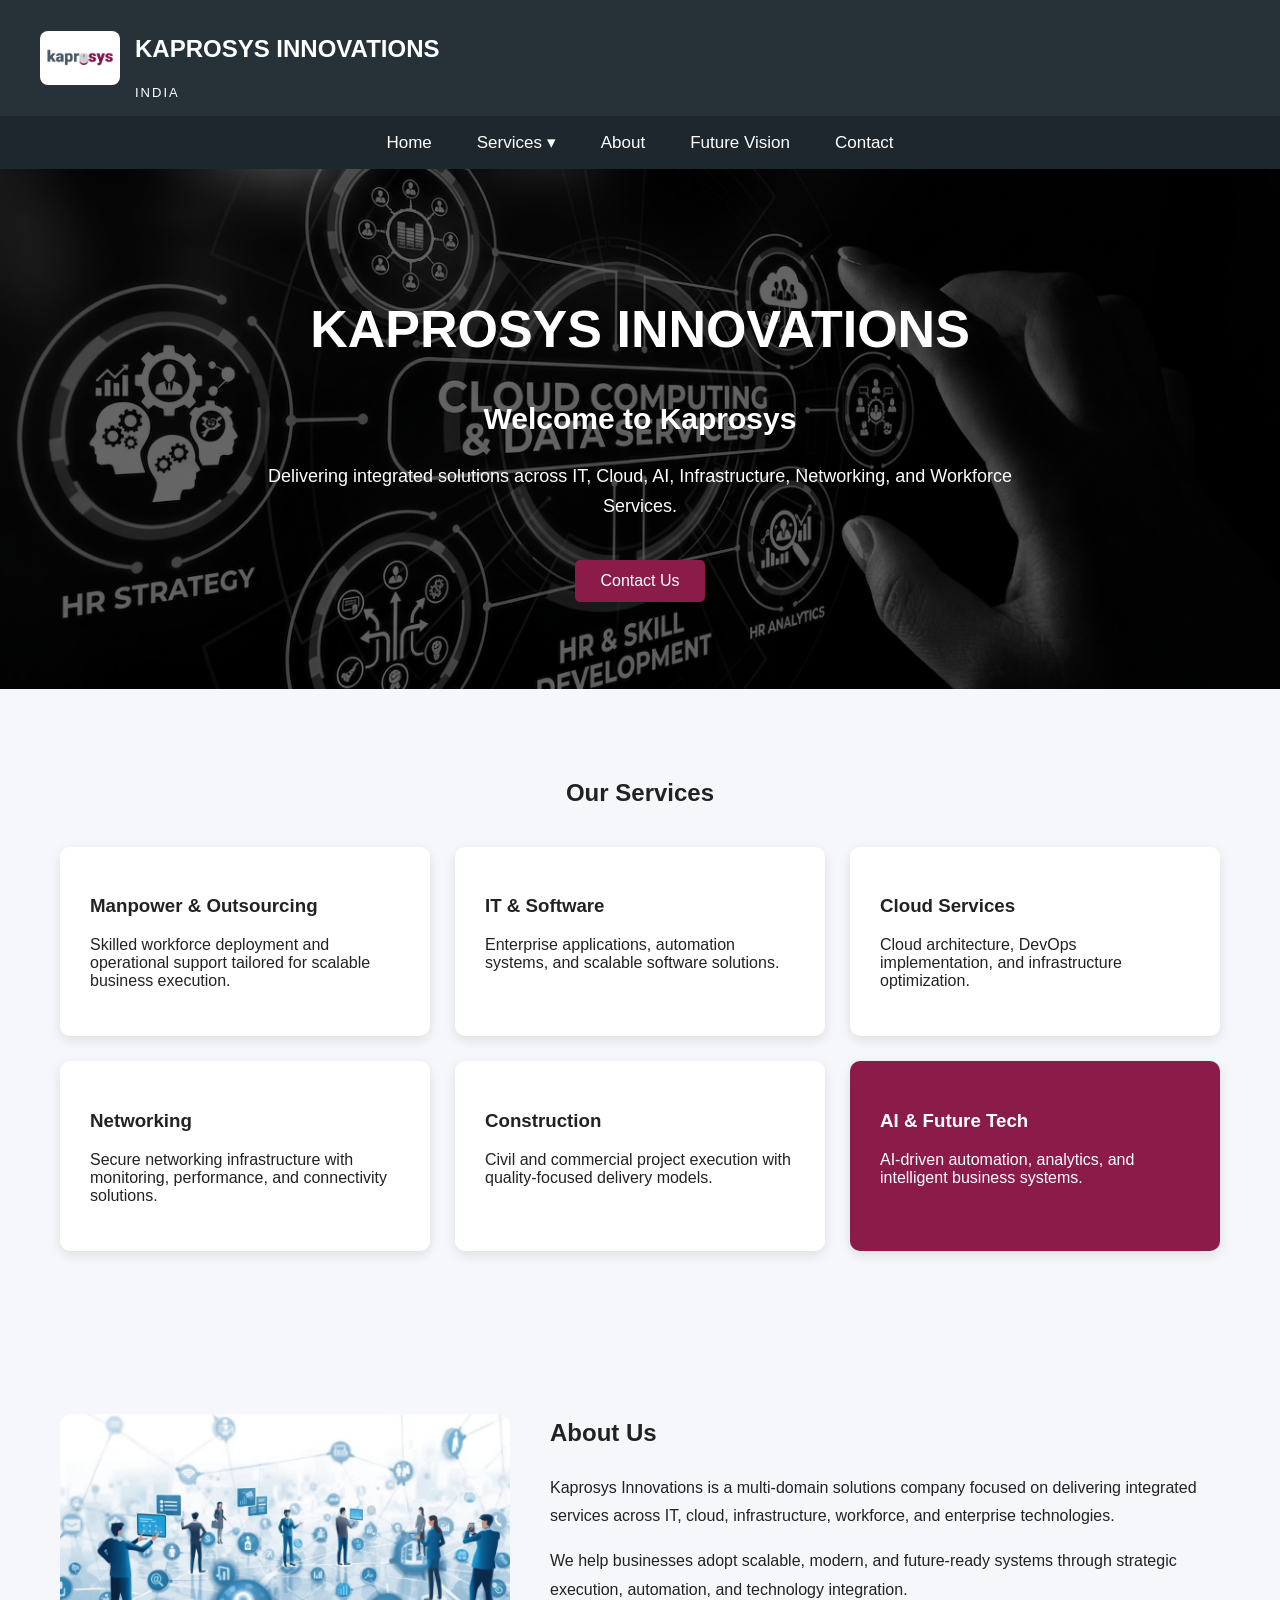
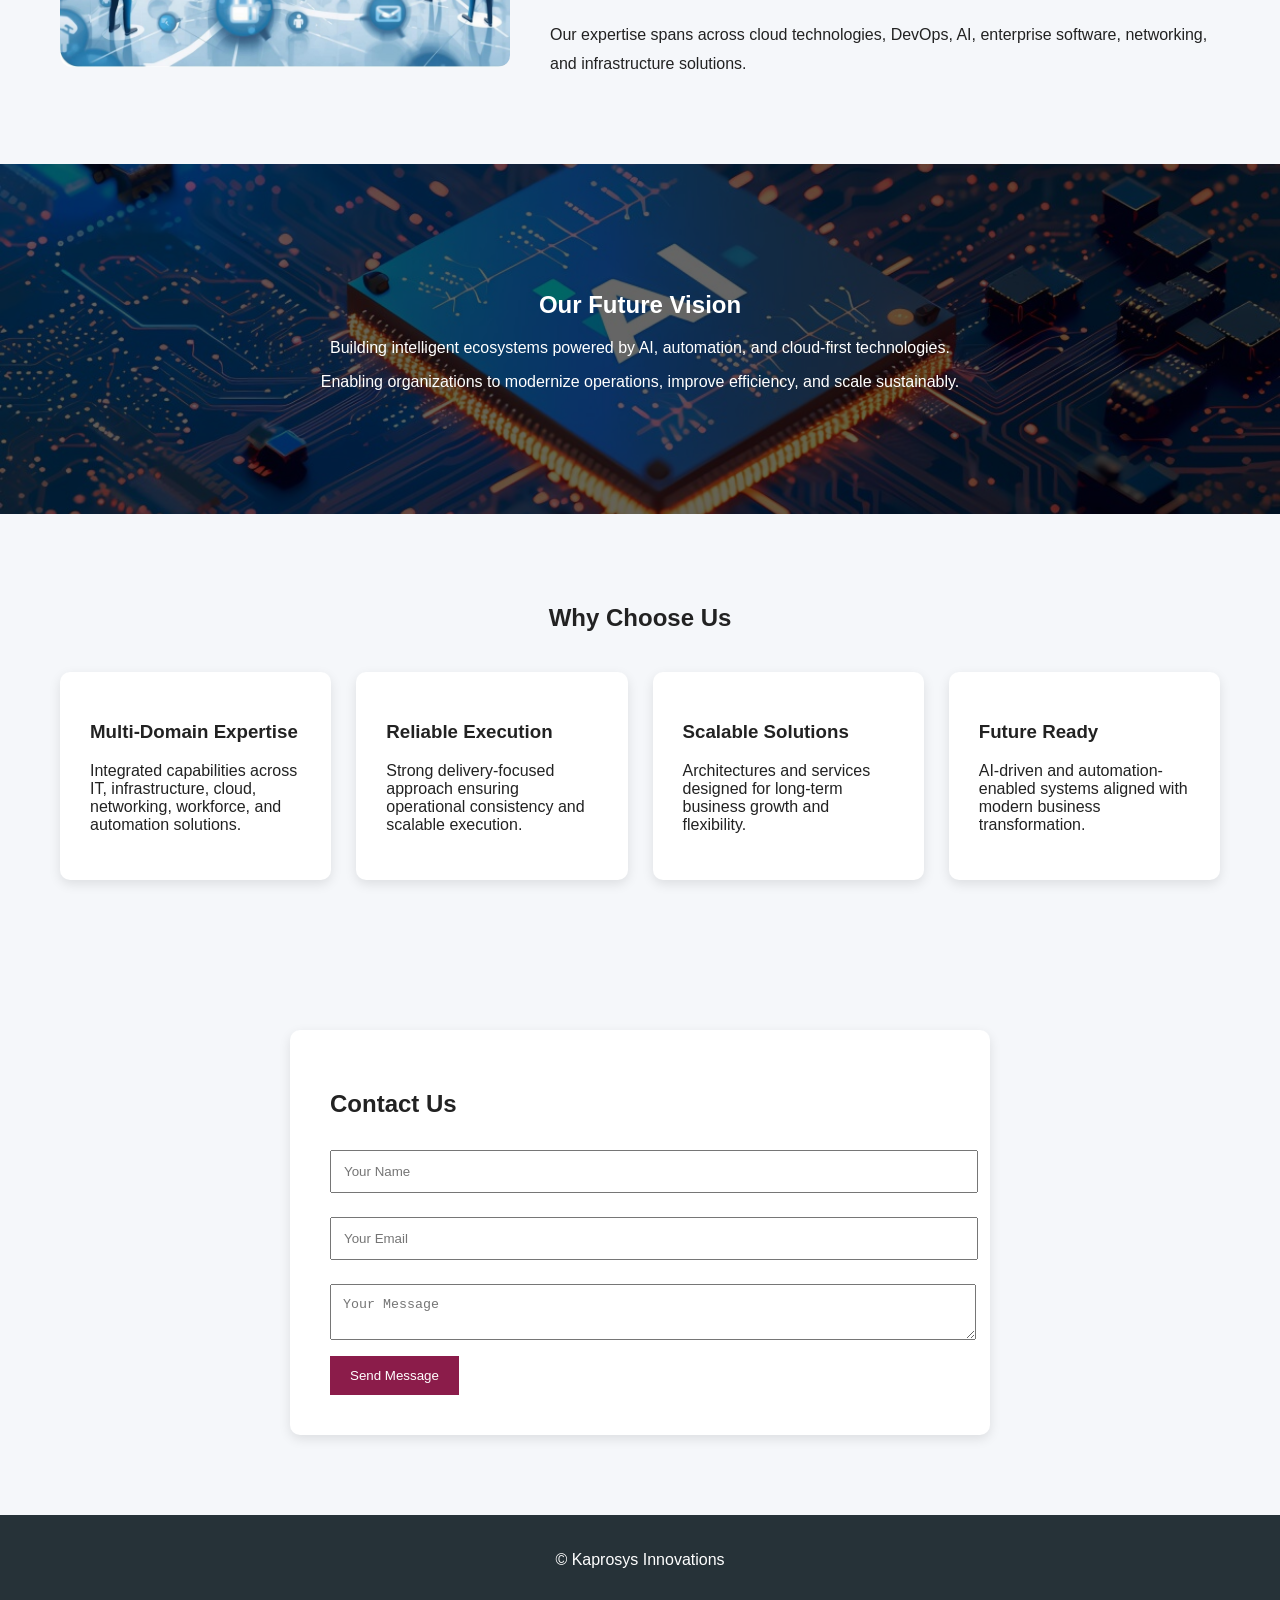
==== commit 481ded14: "Add files via upload" ====
--- a/index.html
+++ b/index.html
@@ -1,159 +1,276 @@
-<!DOCTYPE html>
-<html lang="en">
-<head>
-<meta charset="UTF-8">
-<meta name="viewport" content="width=device-width, initial-scale=1.0">
-<title>Kaprosys Innovations</title>
-<link rel="stylesheet" href="style.css">
-</head>
-
-<body>
-
-<header class="main-header">
-    <div class="top-bar">
-        <img src="assets/images/logo.png" class="logo">
-        <h2>KAPROSYS INNOVATIONS</h2>
-    </div>
-
-    <nav class="nav-bar">
-        <a href="#home">Home</a>
-        <a href="#services">Services</a>
-        <a href="#about">About</a>
-        <a href="#future">Future</a>
-        <a href="#contact">Contact</a>
-    </nav>
-</header>
-
-<!-- HERO -->
-<section id="home" class="hero">
-    <div class="overlay"></div>
-
-    <div class="hero-box">
-        <h1>KAPROSYS INNOVATIONS</h1>
-        <p class="tagline">Integrated Solutions for a Digital Future</p>
-        <a href="#contact" class="cta-btn">Get in Touch</a>
-    </div>
-</section>
-
-<!-- SERVICES -->
-<section id="services" class="section">
-    <h2>Our Services</h2>
-
-    <div class="services-grid">
-
-        <div class="service-card">
-            <h3>Manpower & Outsourcing</h3>
-            <p>Skilled workforce deployment and outsourcing solutions.</p>
-        </div>
-
-        <div class="service-card">
-            <h3>IT & Software</h3>
-            <p>Custom applications, automation, and enterprise solutions.</p>
-        </div>
-
-        <div class="service-card">
-            <h3>Networking</h3>
-            <p>Infrastructure setup, security, and connectivity solutions.</p>
-        </div>
-
-        <div class="service-card">
-            <h3>Construction</h3>
-            <p>Civil and commercial project execution with quality delivery.</p>
-        </div>
-
-        <div class="service-card">
-            <h3>Cloud Services</h3>
-            <p>Cloud architecture, DevOps, and migration services.</p>
-        </div>
-
-        <div class="service-card highlight">
-            <h3>AI & Future Tech</h3>
-            <p>AI-driven automation, analytics, and innovation solutions.</p>
-        </div>
-
-    </div>
-</section>
-
-<!-- ABOUT -->
-<section id="about" class="about-section">
-    <div class="about-content">
-        <h2>About Us</h2>
-        <p>
-            Kaprosys Innovations delivers integrated solutions across IT, infrastructure, and workforce services.
-        </p>
-        <p>
-            We enable businesses to adopt modern, scalable, and efficient systems for long-term growth.
-        </p>
-    </div>
-
-    <div class="about-image">
-        <img src="assets/images/about.jpg">
-    </div>
-</section>
-
-<!-- FUTURE -->
-<section id="future" class="future-section">
-    <div class="future-overlay"></div>
-
-    <div class="future-content">
-        <h2>Our Future Vision</h2>
-        <p>
-            We aim to integrate AI, automation, and cloud technologies into business ecosystems.
-        </p>
-        <p>
-            Our vision is to build intelligent systems that drive efficiency and scalable growth.
-        </p>
-    </div>
-</section>
-
-<!-- WHY -->
-<section class="section">
-    <h2>Why Choose Us</h2>
-
-    <div class="why-grid">
-        <div class="why-card">✔ Multi-domain expertise</div>
-        <div class="why-card">✔ Reliable execution</div>
-        <div class="why-card">✔ Cost-effective solutions</div>
-        <div class="why-card">✔ Strong technical team</div>
-        <div class="why-card">✔ Scalable approach</div>
-        <div class="why-card">✔ Future-ready mindset</div>
-    </div>
-</section>
-
-<!-- CONTACT -->
-<section id="contact" class="section contact-section">
-    <div class="contact-container">
-
-        <div class="contact-form">
-            <h2>Contact Us</h2>
-
-            <form action="https://formsubmit.co/prpratik24@gmail.com" method="POST">
-                <input type="text" name="name" placeholder="Your Name" required>
-                <input type="email" name="email" placeholder="Your Email" required>
-                <textarea name="message" placeholder="Your Message" required></textarea>
-                <button type="submit" class="cta-btn">Send Message</button>
-            </form>
-
-        </div>
-
-        <div class="contact-info">
-            <h2>Our Location</h2>
-            <p>
-                Satya Nagar,<br>
-                Punjabi Colony,<br>
-                Plot No 235,<br>
-                Bhubaneswar, Odisha - 751007
-            </p>
-        </div>
-
-    </div>
-</section>
-
-<footer>
-    <p>© Kaprosys Innovations</p>
-</footer>
-
-<script src="script.js"></script>
-
-</body>
-</html>
+<!DOCTYPE html>
+<html lang="en">
+<head>
+<meta charset="UTF-8">
+<meta name="viewport" content="width=device-width, initial-scale=1.0">
+
+<title>Kaprosys Innovations</title>
+
+<link rel="icon" type="image/png" href="assets/images/logo.png">
+<link rel="stylesheet" href="style.css">
+
+</head>
+
+<body>
+
+<header class="main-header">
+
+    <div class="top-bar">
+        <div class="logo-section">
+            <img src="assets/images/logo.png" class="logo">
+            <div>
+                <h2>KAPROSYS INNOVATIONS</h2>
+                <span class="country">INDIA</span>
+            </div>
+        </div>
+    </div>
+
+    <nav class="nav-bar">
+
+        <a href="index.html">Home</a>
+
+        <div class="dropdown">
+            <button class="dropbtn">Services ▾</button>
+
+            <div class="dropdown-content">
+                <a href="services.html#manpower">Manpower & Outsourcing</a>
+                <a href="services.html#it">IT & Software</a>
+                <a href="services.html#cloud">Cloud Services</a>
+                <a href="services.html#networking">Networking</a>
+                <a href="services.html#construction">Construction</a>
+                <a href="services.html#ai">AI & Future Tech</a>
+            </div>
+        </div>
+
+        <a href="about.html">About</a>
+        <a href="#future">Future Vision</a>
+        <a href="#contact">Contact</a>
+
+    </nav>
+
+</header>
+
+<!-- HERO -->
+
+<section class="hero">
+
+    <div class="overlay"></div>
+
+    <div class="hero-box">
+
+        <h1>KAPROSYS INNOVATIONS</h1>
+
+        <h2>Welcome to Kaprosys</h2>
+
+        <p>
+            Delivering integrated solutions across IT, Cloud, AI,
+            Infrastructure, Networking, and Workforce Services.
+        </p>
+
+        <a href="#contact" class="cta-btn">Contact Us</a>
+
+    </div>
+
+</section>
+
+<!-- SERVICES -->
+
+<section class="section">
+
+    <h2 class="section-title">Our Services</h2>
+
+    <div class="services-grid">
+
+        <div class="service-card">
+            <h3>Manpower & Outsourcing</h3>
+            <p>
+                Skilled workforce deployment and operational support
+                tailored for scalable business execution.
+            </p>
+        </div>
+
+        <div class="service-card">
+            <h3>IT & Software</h3>
+            <p>
+                Enterprise applications, automation systems,
+                and scalable software solutions.
+            </p>
+        </div>
+
+        <div class="service-card">
+            <h3>Cloud Services</h3>
+            <p>
+                Cloud architecture, DevOps implementation,
+                and infrastructure optimization.
+            </p>
+        </div>
+
+        <div class="service-card">
+            <h3>Networking</h3>
+            <p>
+                Secure networking infrastructure with monitoring,
+                performance, and connectivity solutions.
+            </p>
+        </div>
+
+        <div class="service-card">
+            <h3>Construction</h3>
+            <p>
+                Civil and commercial project execution
+                with quality-focused delivery models.
+            </p>
+        </div>
+
+        <div class="service-card highlight">
+            <h3>AI & Future Tech</h3>
+            <p>
+                AI-driven automation, analytics,
+                and intelligent business systems.
+            </p>
+        </div>
+
+    </div>
+
+</section>
+
+<!-- ABOUT -->
+
+<section class="about-section">
+
+    <div class="about-image">
+        <img src="assets/images/about.jpg">
+    </div>
+
+    <div class="about-content">
+
+        <h2>About Us</h2>
+
+        <p>
+            Kaprosys Innovations is a multi-domain solutions company
+            focused on delivering integrated services across IT,
+            cloud, infrastructure, workforce, and enterprise technologies.
+        </p>
+
+        <p>
+            We help businesses adopt scalable, modern,
+            and future-ready systems through strategic execution,
+            automation, and technology integration.
+        </p>
+
+        <p>
+            Our expertise spans across cloud technologies,
+            DevOps, AI, enterprise software, networking,
+            and infrastructure solutions.
+        </p>
+
+    </div>
+
+</section>
+
+<!-- FUTURE -->
+
+<section id="future" class="future-section">
+
+    <div class="future-overlay"></div>
+
+    <div class="future-content">
+
+        <h2>Our Future Vision</h2>
+
+        <p>
+            Building intelligent ecosystems powered by AI,
+            automation, and cloud-first technologies.
+        </p>
+
+        <p>
+            Enabling organizations to modernize operations,
+            improve efficiency, and scale sustainably.
+        </p>
+
+    </div>
+
+</section>
+
+<!-- WHY -->
+
+<section class="section">
+
+    <h2 class="section-title">Why Choose Us</h2>
+
+    <div class="why-grid">
+
+        <div class="why-card">
+            <h3>Multi-Domain Expertise</h3>
+            <p>
+                Integrated capabilities across IT,
+                infrastructure, cloud, networking,
+                workforce, and automation solutions.
+            </p>
+        </div>
+
+        <div class="why-card">
+            <h3>Reliable Execution</h3>
+            <p>
+                Strong delivery-focused approach ensuring
+                operational consistency and scalable execution.
+            </p>
+        </div>
+
+        <div class="why-card">
+            <h3>Scalable Solutions</h3>
+            <p>
+                Architectures and services designed for
+                long-term business growth and flexibility.
+            </p>
+        </div>
+
+        <div class="why-card">
+            <h3>Future Ready</h3>
+            <p>
+                AI-driven and automation-enabled systems
+                aligned with modern business transformation.
+            </p>
+        </div>
+
+    </div>
+
+</section>
+
+<!-- CONTACT -->
+
+<section id="contact" class="contact-section">
+
+    <div class="contact-wrapper">
+
+        <div class="contact-form">
+
+            <h2>Contact Us</h2>
+
+            <form action="https://formsubmit.co/prpratik24@gmail.com" method="POST">
+
+                <input type="text" name="name" placeholder="Your Name" required>
+
+                <input type="email" name="email" placeholder="Your Email" required>
+
+                <textarea name="message" placeholder="Your Message" required></textarea>
+
+                <button type="submit">Send Message</button>
+
+            </form>
+
+        </div>
+
+    </div>
+
+</section>
+
+<footer>
+
+    <p>© Kaprosys Innovations</p>
+
+</footer>
+
+<script src="script.js"></script>
+
+</body>
+</html>
--- a/style.css
+++ b/style.css
@@ -1,223 +1,483 @@
-body {
-    margin: 0;
-    font-family: 'Segoe UI', sans-serif;
-}
-
-/* HEADER */
-.main-header {
-    background: #4A5A63;
-    color: white;
-}
-
-.top-bar {
-    display: flex;
-    align-items: center;
-    gap: 20px;
-    padding: 10px 30px;
-}
-
-.logo {
-    height: 60px;
-    width: auto;
-    max-width: 180px;
-    object-fit: contain;
-    background: white;
-    padding: 6px 10px;
-    border-radius: 6px;
-    display: block;
-}
-
-.top-bar {
-    display: flex;
-    align-items: center;
-    padding: 12px 30px;
-    gap: 15px;
-}
-
-/* NAV */
-.nav-bar {
-    display: flex;
-    justify-content: center;
-    gap: 40px;
-    background: #3b4a52;
-    padding: 12px;
-}
-
-.nav-bar a {
-    color: white;
-    text-decoration: none;
-    font-size: 16px;
-}
-
-.nav-bar a:hover {
-    color: #d94b7b;
-}
-
-/* HERO */
-.hero {
-    height: 450px;
-    background-size: cover;
-    display: flex;
-    justify-content: center;
-    align-items: center;
-    position: relative;
-}
-
-.overlay {
-    position: absolute;
-    width: 100%;
-    height: 100%;
-    background: rgba(0,0,0,0.6);
-}
-
-.hero-box {
-    color: white;
-    text-align: center;
-    z-index: 2;
-}
-
-.hero h1 {
-    font-size: 42px;
-}
-
-.tagline {
-    font-size: 18px;
-}
-
-.cta-btn {
-    background: #8B1C4A;
-    color: white;
-    padding: 10px 20px;
-    text-decoration: none;
-    display: inline-block;
-    margin-top: 15px;
-}
-
-/* SERVICES */
-.services-grid {
-    display: grid;
-    grid-template-columns: repeat(auto-fit, minmax(250px, 1fr));
-    gap: 25px;
-}
-
-.service-card {
-    padding: 20px;
-    background: white;
-    border-radius: 10px;
-    box-shadow: 0 5px 10px rgba(0,0,0,0.1);
-}
-
-.service-card h3 {
-    margin-bottom: 10px;
-}
-
-.service-card.highlight {
-    background: #8B1C4A;
-    color: white;
-}
-
-/* ABOUT */
-.about-section {
-    display: flex;
-    flex-wrap: wrap;
-    padding: 60px;
-    gap: 40px;
-    background: #f5f5f5;
-}
-
-.about-content {
-    flex: 1;
-    min-width: 300px;
-}
-
-.about-image {
-    flex: 1;
-}
-
-.about-image img {
-    width: 100%;
-    border-radius: 10px;
-}
-
-/* FUTURE */
-.future-section {
-    height: 300px;
-    background: url("assets/images/future.jpg") center/cover;
-    position: relative;
-    display: flex;
-    align-items: center;
-    justify-content: center;
-}
-
-.future-overlay {
-    position: absolute;
-    width: 100%;
-    height: 100%;
-    background: rgba(0,0,0,0.6);
-}
-
-.future-content {
-    color: white;
-    text-align: center;
-    z-index: 2;
-}
-
-/* WHY */
-.why-grid {
-    display: grid;
-    grid-template-columns: repeat(auto-fit, minmax(200px, 1fr));
-    gap: 20px;
-    max-width: 900px;
-    margin: auto;
-}
-
-.why-card {
-    background: white;
-    padding: 15px;
-    border-radius: 8px;
-}
-
-/* CONTACT */
-.contact-container {
-    display: flex;
-    flex-wrap: wrap;
-    gap: 40px;
-}
-
-.contact-form {
-    flex: 1;
-}
-
-.contact-info {
-    flex: 1;
-    background: white;
-    padding: 20px;
-    border-radius: 8px;
-}
-
-/* FORM */
-input, textarea {
-    width: 100%;
-    margin: 10px 0;
-    padding: 10px;
-}
-
-button {
-    background: #8B1C4A;
-    color: white;
-    border: none;
-    padding: 10px;
-}
-
-/* GENERAL */
-.section {
-    padding: 60px;
-    text-align: center;
-}
-
-footer {
-    background: #4A5A63;
-    color: white;
-    padding: 10px;
-    text-align: center;
-}
+body{
+    margin:0;
+    font-family:'Segoe UI',sans-serif;
+    background:#f5f7fa;
+    color:#222;
+}
+
+/* HEADER */
+
+.main-header{
+    background:#263238;
+    color:white;
+}
+
+.top-bar{
+    padding:15px 40px;
+}
+
+.logo-section{
+    display:flex;
+    align-items:center;
+    gap:15px;
+}
+
+.logo{
+    width:70px;
+    background:white;
+    padding:5px;
+    border-radius:8px;
+}
+
+.country{
+    font-size:13px;
+    letter-spacing:2px;
+}
+
+/* NAV */
+
+.nav-bar{
+    background:#1e272e;
+    display:flex;
+    justify-content:center;
+    align-items:center;
+    gap:45px;
+    padding:18px 20px;
+    position:relative;
+    z-index:1000;
+}
+
+/* NAVBAR */
+
+.nav-bar{
+    background:#1e272e;
+    display:flex;
+    justify-content:center;
+    align-items:center;
+    gap:45px;
+    padding:18px 20px;
+}
+
+/* LINKS + DROPDOWN BUTTON */
+
+.nav-bar a,
+.dropbtn{
+
+    color:white;
+    text-decoration:none;
+    background:none;
+    border:none;
+    cursor:pointer;
+
+    font-size:17px;
+    font-family:'Segoe UI',sans-serif;
+    font-weight:500;
+
+    display:flex;
+    align-items:center;
+
+    padding:0;
+    margin:0;
+
+    line-height:1;
+}
+
+/* DROPDOWN */
+
+.dropdown{
+    position:relative;
+    display:flex;
+    align-items:center;
+    #adding-bottom:18px;
+}
+
+/* KEEP DROPDOWN ACTIVE */
+
+.dropdown:hover .dropdown-content{
+    display:block;
+}
+
+
+/* MENU */
+
+.dropdown-content{
+
+    display:none;
+    position:absolute;
+
+    top:100%;
+    left:0;
+
+    background:#263238;
+
+    min-width:260px;
+
+    border-radius:0 0 8px 8px;
+
+    overflow:hidden;
+
+    box-shadow:0 6px 20px rgba(0,0,0,0.25);
+
+    z-index:9999;
+}
+
+/* DROPDOWN LINKS */
+
+.dropdown-content a{
+
+    display:block;
+
+    padding:14px 18px;
+
+    color:white;
+
+    transition:0.3s;
+}
+
+/* HOVER */
+
+.dropdown-content a:hover{
+    background:#344955;
+}
+
+/* SHOW */
+
+.dropdown:hover .dropdown-content{
+    display:block;
+}
+
+/* HERO */
+
+.hero{
+    height:520px;
+    background-size:cover;
+    background-position:center;
+    position:relative;
+    display:flex;
+    align-items:center;
+    justify-content:center;
+    z-index:1;
+}
+
+.overlay{
+    position:absolute;
+    width:100%;
+    height:100%;
+    background:rgba(0,0,0,0.6);
+}
+
+.hero-box{
+    position:relative;
+    z-index:2;
+    color:white;
+    text-align:center;
+    max-width:800px;
+}
+
+.hero-box h1{
+    font-size:52px;
+}
+
+.hero-box h2{
+    font-size:30px;
+}
+
+.hero-box p{
+    font-size:18px;
+    line-height:1.7;
+}
+
+.cta-btn{
+    display:inline-block;
+    margin-top:20px;
+    background:#8B1C4A;
+    color:white;
+    padding:12px 25px;
+    text-decoration:none;
+    border-radius:5px;
+}
+
+/* SECTION */
+
+.section{
+    padding:70px 60px;
+}
+
+.section-title{
+    text-align:center;
+    margin-bottom:40px;
+}
+
+/* SERVICES */
+
+.services-grid{
+    display:grid;
+    grid-template-columns:repeat(auto-fit,minmax(280px,1fr));
+    gap:25px;
+}
+
+.service-card{
+    background:white;
+    padding:30px;
+    border-radius:10px;
+    box-shadow:0 4px 12px rgba(0,0,0,0.1);
+}
+
+.highlight{
+    background:#8B1C4A;
+    color:white;
+}
+
+/* ABOUT */
+
+.about-section{
+    display:flex;
+    align-items:center;
+    gap:40px;
+    padding:70px 60px;
+}
+
+.about-image img{
+    width:450px;
+    border-radius:12px;
+}
+
+.about-content{
+    line-height:1.8;
+}
+
+/* FUTURE */
+
+.future-section{
+    height:350px;
+    background:url('assets/images/future.jpg') center/cover;
+    position:relative;
+    display:flex;
+    align-items:center;
+    justify-content:center;
+}
+
+.future-overlay{
+    position:absolute;
+    width:100%;
+    height:100%;
+    background:rgba(0,0,0,0.6);
+}
+
+.future-content{
+    position:relative;
+    z-index:2;
+    color:white;
+    text-align:center;
+    max-width:700px;
+}
+
+/* WHY */
+
+.why-grid{
+    display:grid;
+    grid-template-columns:repeat(auto-fit,minmax(250px,1fr));
+    gap:25px;
+}
+
+.why-card{
+    background:white;
+    padding:30px;
+    border-radius:10px;
+    box-shadow:0 4px 12px rgba(0,0,0,0.1);
+}
+
+/* CONTACT */
+
+.contact-section{
+    padding:80px 20px;
+}
+
+.contact-wrapper{
+    max-width:700px;
+    margin:auto;
+}
+
+.contact-form{
+    background:white;
+    padding:40px;
+    border-radius:10px;
+    box-shadow:0 4px 12px rgba(0,0,0,0.1);
+}
+
+input,textarea{
+    width:100%;
+    padding:12px;
+    margin:12px 0;
+}
+
+button{
+    background:#8B1C4A;
+    color:white;
+    border:none;
+    padding:12px 20px;
+    cursor:pointer;
+}
+
+/* FOOTER */
+
+footer{
+    background:#263238;
+    color:white;
+    text-align:center;
+    padding:20px;
+}
+
+/* INNER */
+
+.inner-header{
+    background:#263238;
+    color:white;
+    padding:30px;
+}
+
+.home-btn{
+    color:white;
+    text-decoration:none;
+}
+
+/* =========================
+   SERVICES PAGE
+========================= */
+
+.services-page{
+    width:100%;
+    max-width:1400px;
+    margin:auto;
+    padding:80px 60px;
+    box-sizing:border-box;
+}
+
+/* ROW */
+
+.service-row{
+    display:grid;
+    grid-template-columns: 1fr 1fr;
+    align-items:center;
+    gap:70px;
+    margin-bottom:120px;
+}
+
+/* REVERSE */
+
+.reverse .service-content{
+    order:1;
+}
+
+.reverse img{
+    order:2;
+}
+
+/* IMAGE */
+
+.service-row img{
+    width:100%;
+    max-width:550px;
+    height:320px;
+    object-fit:cover;
+    border-radius:16px;
+    box-shadow:0 8px 25px rgba(0,0,0,0.12);
+    display:block;
+}
+
+/* TEXT */
+
+.service-content{
+    width:100%;
+}
+
+.service-content h2{
+    font-size:42px;
+    margin-bottom:25px;
+    color:#111827;
+    line-height:1.2;
+}
+
+.service-content p{
+    font-size:18px;
+    line-height:1.9;
+    color:#374151;
+    margin-bottom:25px;
+}
+
+/* BULLETS */
+
+.service-content ul{
+    padding-left:22px;
+}
+
+.service-content li{
+    margin-bottom:14px;
+    font-size:17px;
+    color:#4b5563;
+    line-height:1.7;
+}
+
+/* MOBILE */
+
+@media(max-width:992px){
+
+    .services-page{
+        padding:50px 20px;
+    }
+
+    .service-row{
+        grid-template-columns:1fr;
+        gap:35px;
+        margin-bottom:80px;
+    }
+
+    .reverse .service-content,
+    .reverse img{
+        order:unset;
+    }
+
+    .service-row img{
+        max-width:100%;
+        height:auto;
+    }
+
+    .service-content h2{
+        font-size:32px;
+    }
+
+    .service-content p{
+        font-size:16px;
+    }
+
+}
+
+/* ABOUT PAGE */
+
+.about-page{
+    padding:60px;
+}
+
+.about-banner img{
+    width:100%;
+    border-radius:12px;
+}
+
+.about-details{
+    margin-top:40px;
+    line-height:1.8;
+}
+
+.mission-grid{
+    display:grid;
+    grid-template-columns:repeat(auto-fit,minmax(250px,1fr));
+    gap:25px;
+    margin-top:40px;
+}
+
+.mission-card{
+    background:white;
+    padding:30px;
+    border-radius:10px;
+    box-shadow:0 4px 12px rgba(0,0,0,0.1);
+}
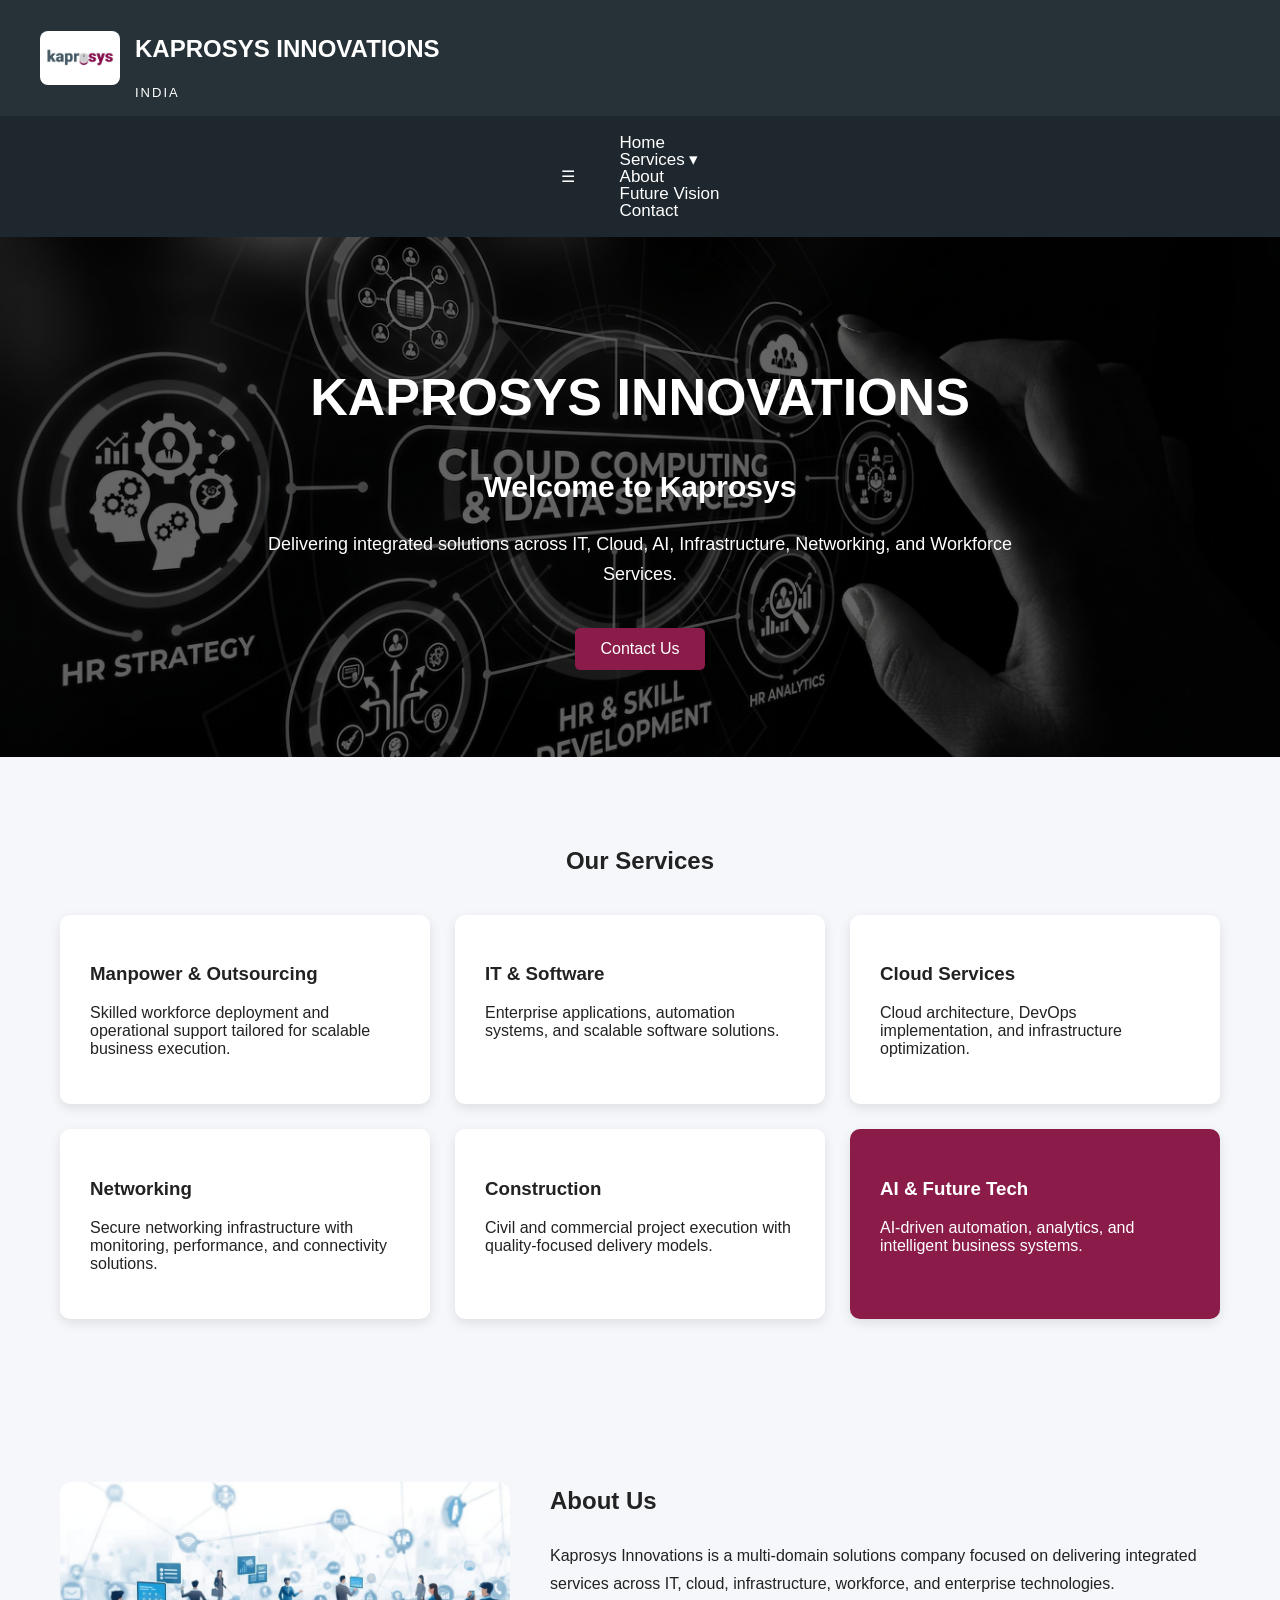
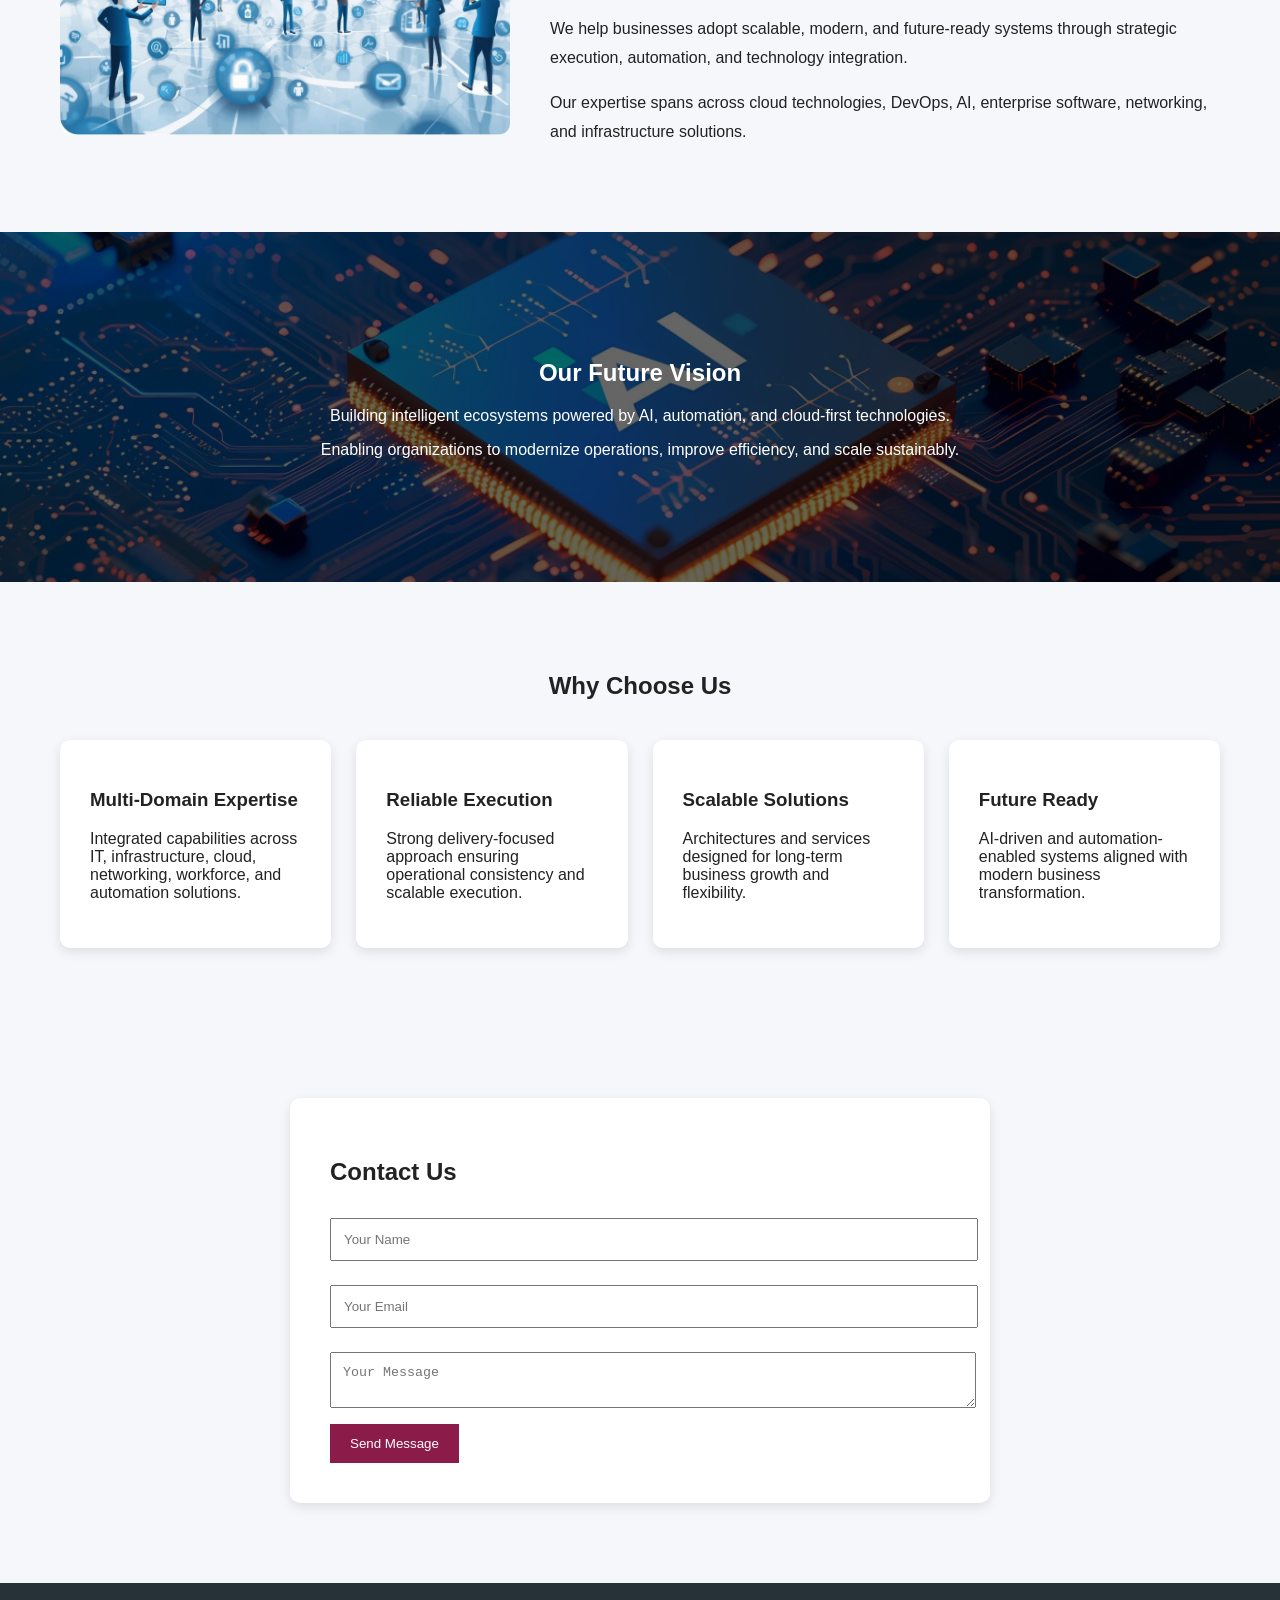
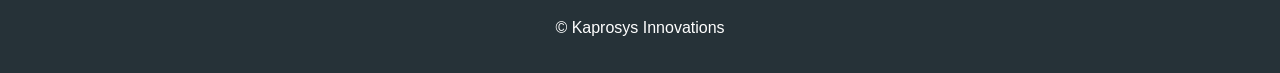
==== commit 93e4d5b1: "Update index.html" ====
--- a/index.html
+++ b/index.html
@@ -25,11 +25,18 @@
         </div>
     </div>
 
-    <nav class="nav-bar">
+<nav class="nav-bar">
+
+    <div class="menu-toggle" id="mobile-menu">
+        ☰
+    </div>
+
+    <div class="nav-links" id="nav-links">
 
         <a href="index.html">Home</a>
 
         <div class="dropdown">
+
             <button class="dropbtn">Services ▾</button>
 
             <div class="dropdown-content">
@@ -40,13 +47,16 @@
                 <a href="services.html#construction">Construction</a>
                 <a href="services.html#ai">AI & Future Tech</a>
             </div>
+
         </div>
 
         <a href="about.html">About</a>
         <a href="#future">Future Vision</a>
         <a href="#contact">Contact</a>
 
-    </nav>
+    </div>
+
+</nav>
 
 </header>
 
@@ -273,4 +283,4 @@
 <script src="script.js"></script>
 
 </body>
-</html>+</html>
--- a/style.css
+++ b/style.css
@@ -480,4 +480,150 @@
     padding:30px;
     border-radius:10px;
     box-shadow:0 4px 12px rgba(0,0,0,0.1);
-}+}
+
+/* =========================
+   MOBILE RESPONSIVE
+========================= */
+
+@media(max-width:768px){
+
+/* HEADER */
+
+.top-bar{
+    padding:15px 20px;
+}
+
+.logo-section{
+    flex-direction:row;
+    align-items:center;
+    gap:12px;
+}
+
+.logo{
+    width:55px;
+}
+
+/* NAVBAR */
+
+.nav-bar{
+    flex-wrap:wrap;
+    gap:20px;
+    padding:15px 10px;
+}
+
+.nav-bar a,
+.dropbtn{
+    font-size:15px;
+}
+
+/* HERO */
+
+.hero{
+    height:420px;
+    padding:20px;
+}
+
+.hero-box{
+    width:100%;
+    padding:0 10px;
+}
+
+.hero-box h1{
+    font-size:34px;
+    line-height:1.2;
+}
+
+.hero-box h2{
+    font-size:24px;
+}
+
+.hero-box p{
+    font-size:16px;
+    line-height:1.7;
+}
+
+/* GENERAL SECTION */
+
+.section{
+    padding:50px 20px;
+}
+
+/* SERVICES HOME */
+
+.services-grid{
+    grid-template-columns:1fr;
+}
+
+/* ABOUT */
+
+.about-section{
+    flex-direction:column;
+    padding:50px 20px;
+}
+
+.about-image img{
+    width:100%;
+}
+
+/* WHY */
+
+.why-grid{
+    grid-template-columns:1fr;
+}
+
+/* CONTACT */
+
+.contact-form{
+    padding:25px;
+}
+
+/* SERVICES PAGE */
+
+.services-page{
+    padding:50px 20px;
+}
+
+.service-row{
+    grid-template-columns:1fr;
+    gap:35px;
+    margin-bottom:70px;
+}
+
+.reverse .service-content,
+.reverse img{
+    order:unset;
+}
+
+.service-row img{
+    width:100%;
+    max-width:100%;
+    height:auto;
+}
+
+.service-content h2{
+    font-size:30px;
+}
+
+.service-content p{
+    font-size:16px;
+}
+
+/* ABOUT PAGE */
+
+.about-page{
+    padding:50px 20px;
+}
+
+.mission-grid{
+    grid-template-columns:1fr;
+}
+
+/* DROPDOWN */
+
+.dropdown-content{
+    min-width:220px;
+    left:-50px;
+}
+
+}
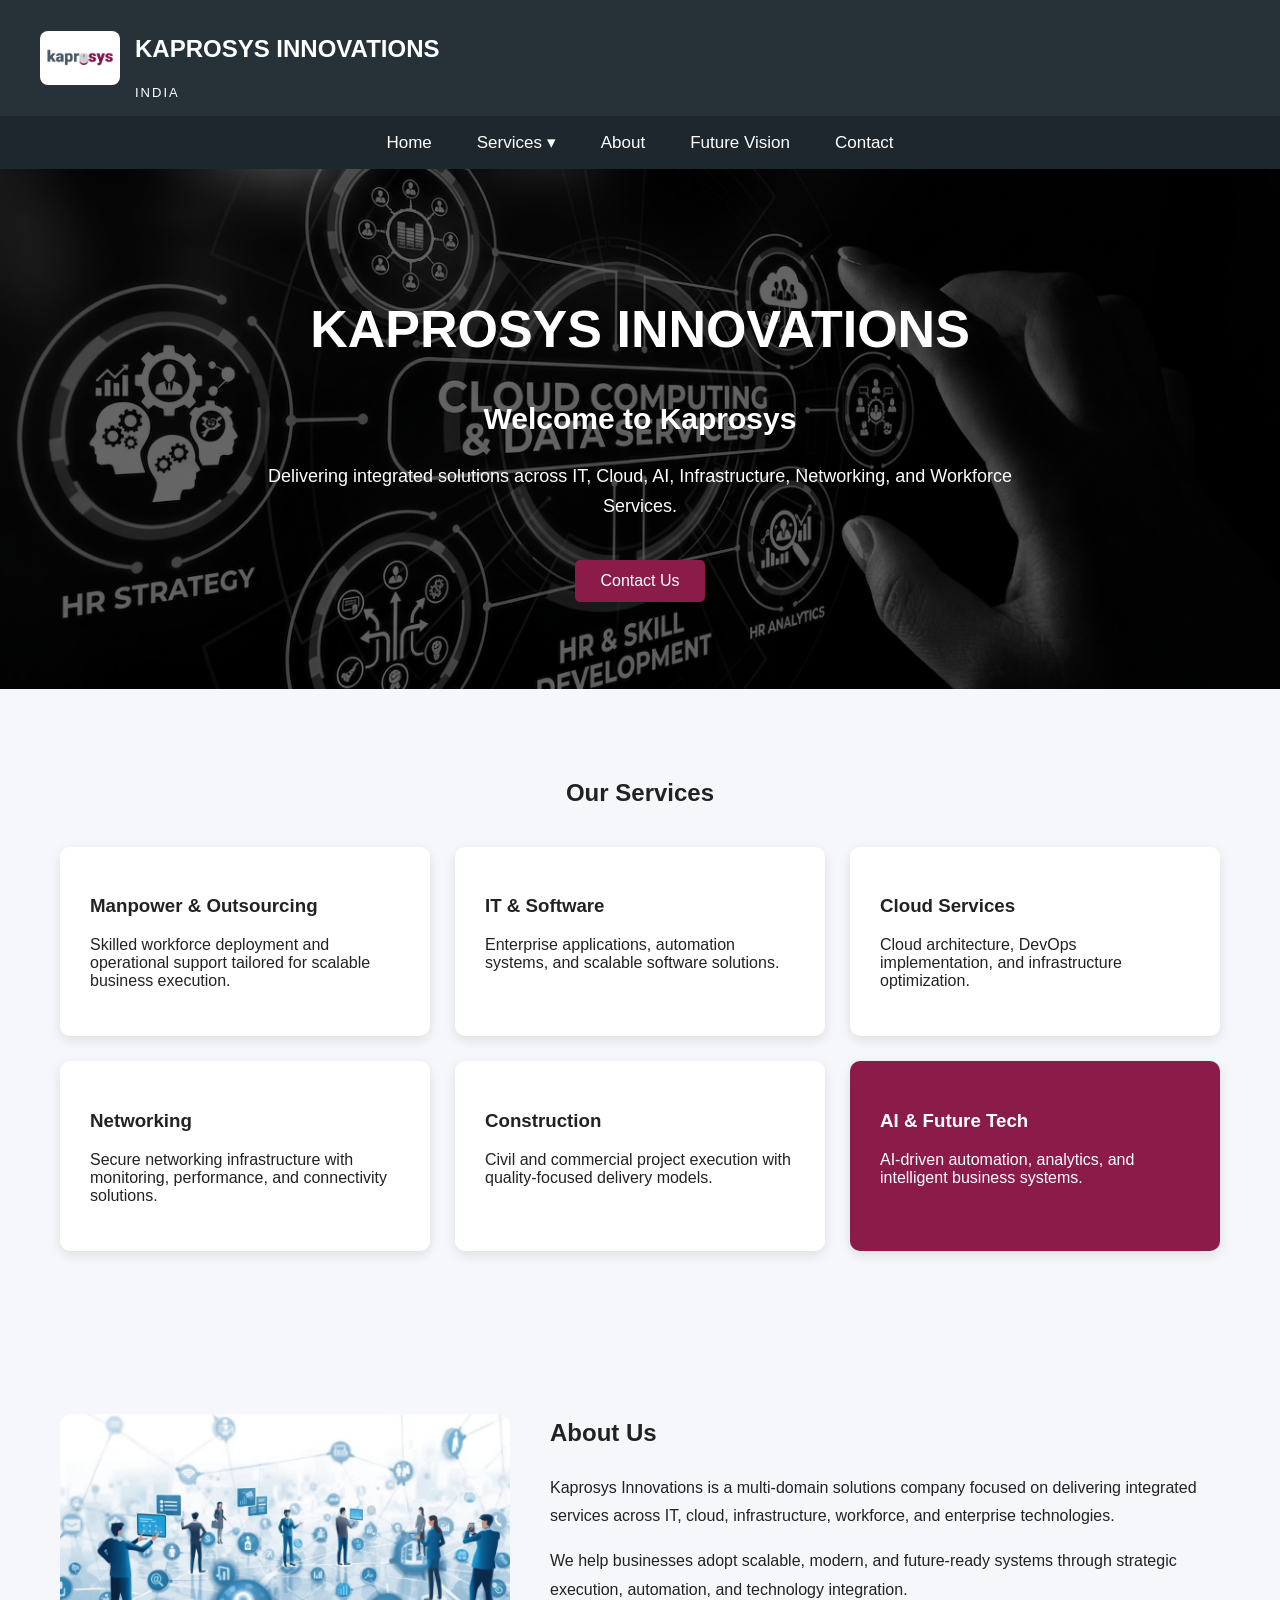
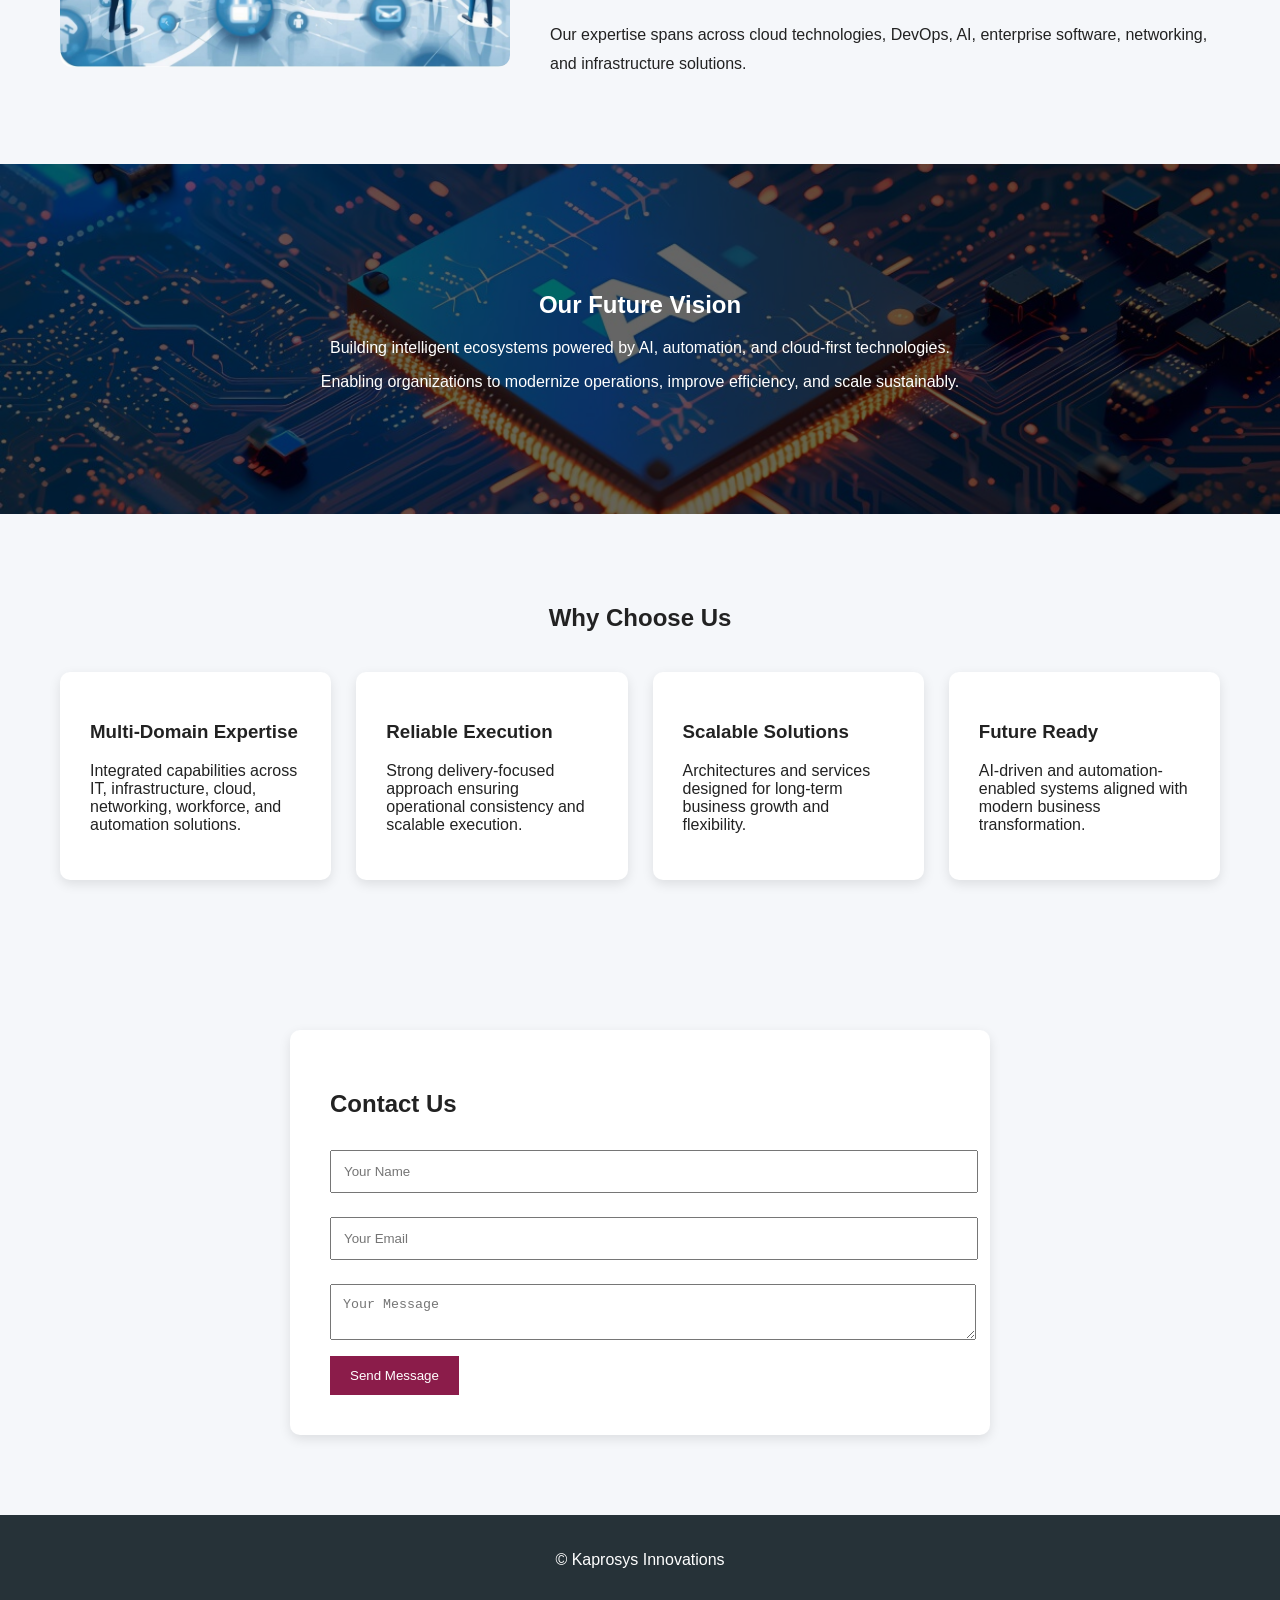
==== commit 979f2980: "Update index.html" ====
--- a/index.html
+++ b/index.html
@@ -25,18 +25,11 @@
         </div>
     </div>
 
-<nav class="nav-bar">
-
-    <div class="menu-toggle" id="mobile-menu">
-        ☰
-    </div>
-
-    <div class="nav-links" id="nav-links">
+    <nav class="nav-bar">
 
         <a href="index.html">Home</a>
 
         <div class="dropdown">
-
             <button class="dropbtn">Services ▾</button>
 
             <div class="dropdown-content">
@@ -47,16 +40,13 @@
                 <a href="services.html#construction">Construction</a>
                 <a href="services.html#ai">AI & Future Tech</a>
             </div>
-
         </div>
 
         <a href="about.html">About</a>
         <a href="#future">Future Vision</a>
         <a href="#contact">Contact</a>
 
-    </div>
-
-</nav>
+    </nav>
 
 </header>
 
--- a/style.css
+++ b/style.css
@@ -627,3 +627,83 @@
 }
 
 }
+
+/* =========================
+   MOBILE NAVBAR
+========================= */
+
+.menu-toggle{
+    display:none;
+    font-size:28px;
+    color:white;
+    cursor:pointer;
+}
+
+/* NAV LINKS */
+
+.nav-links{
+    display:flex;
+    align-items:center;
+    gap:45px;
+}
+
+/* MOBILE */
+
+@media(max-width:768px){
+
+    .nav-bar{
+        justify-content:space-between;
+        padding:15px 20px;
+    }
+
+    .menu-toggle{
+        display:block;
+    }
+
+    .nav-links{
+        display:none;
+        flex-direction:column;
+        position:absolute;
+        top:70px;
+        left:0;
+        width:100%;
+        background:#1e272e;
+        padding:20px 0;
+        gap:25px;
+        z-index:9999;
+    }
+
+    .nav-links.active{
+        display:flex;
+    }
+
+    .dropdown-content{
+        position:static;
+        width:100%;
+        box-shadow:none;
+        background:#263238;
+        border-radius:0;
+    }
+
+    .dropdown{
+        width:100%;
+        text-align:center;
+    }
+
+    .dropdown-content a{
+        padding:12px;
+    }
+
+    .hero-box h1{
+        font-size:34px;
+    }
+
+    .hero-box h2{
+        font-size:24px;
+    }
+
+    .hero-box p{
+        font-size:16px;
+    }
+
+}
